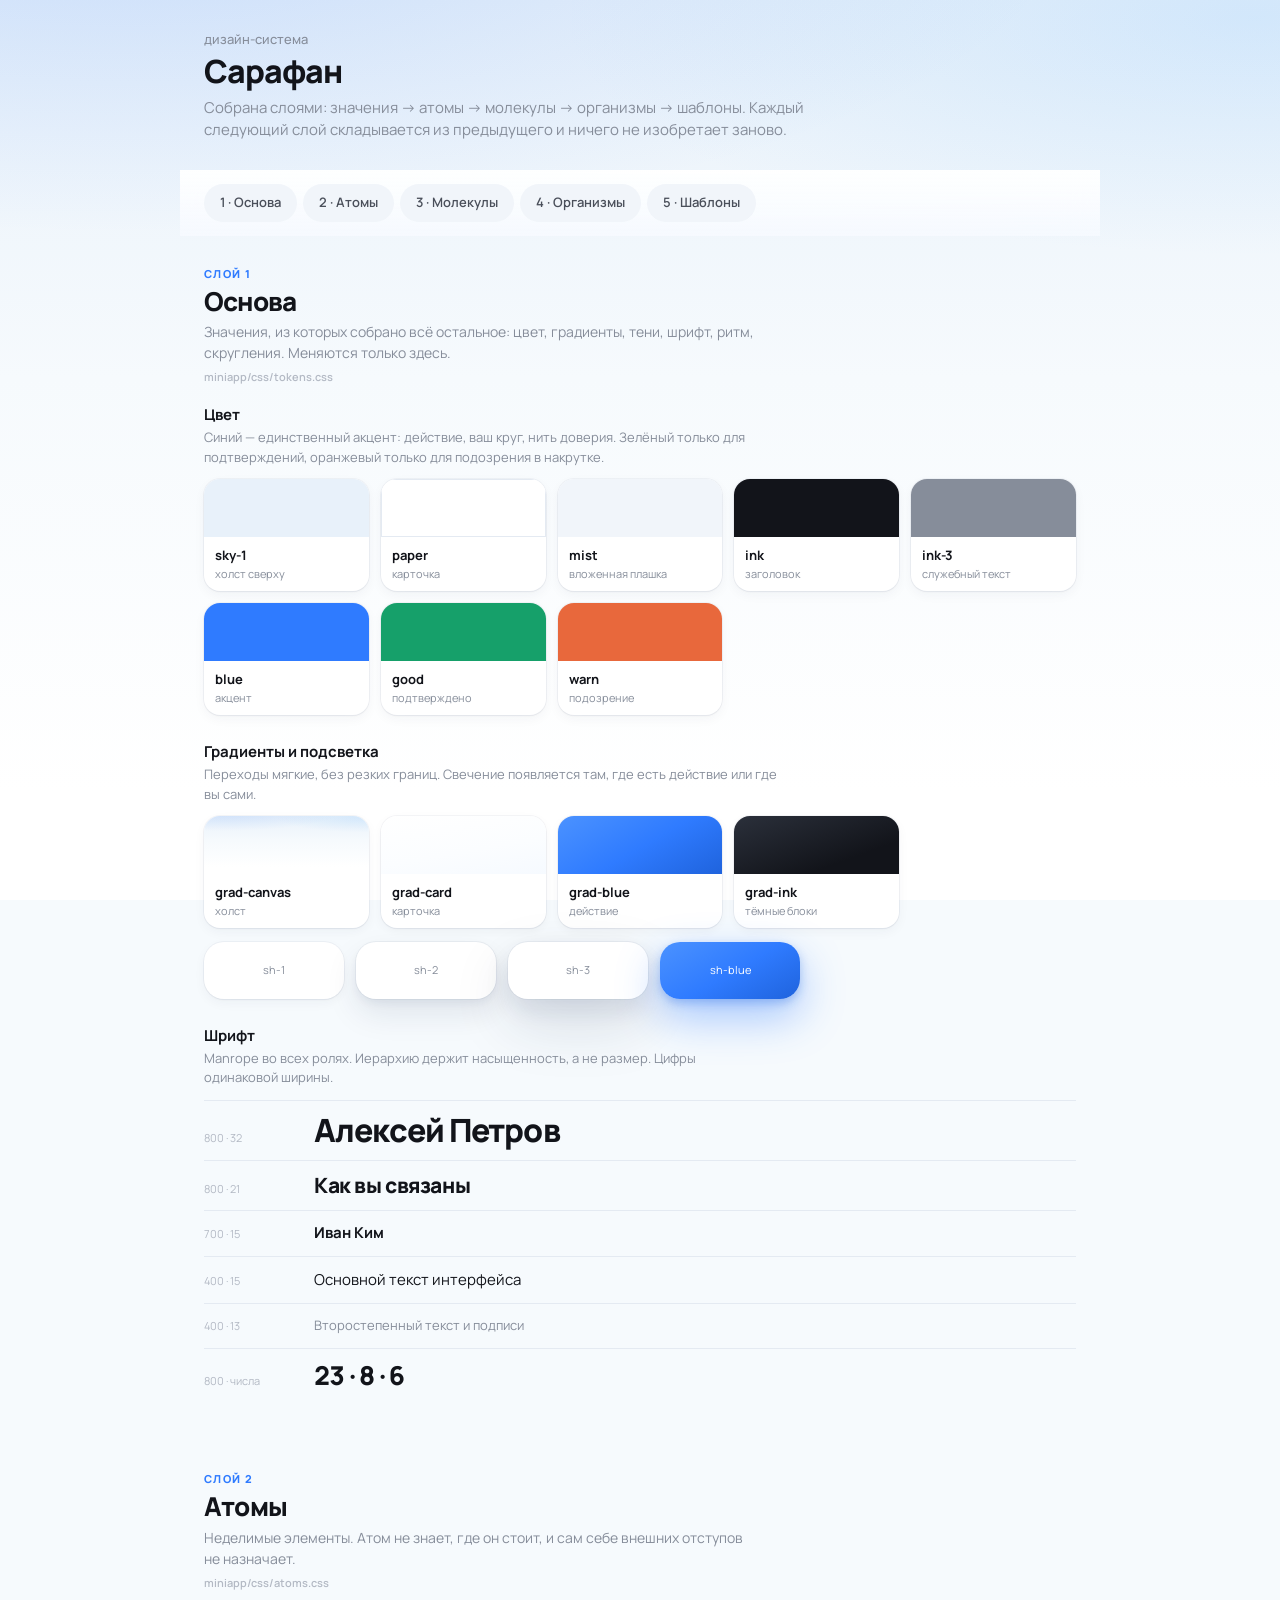
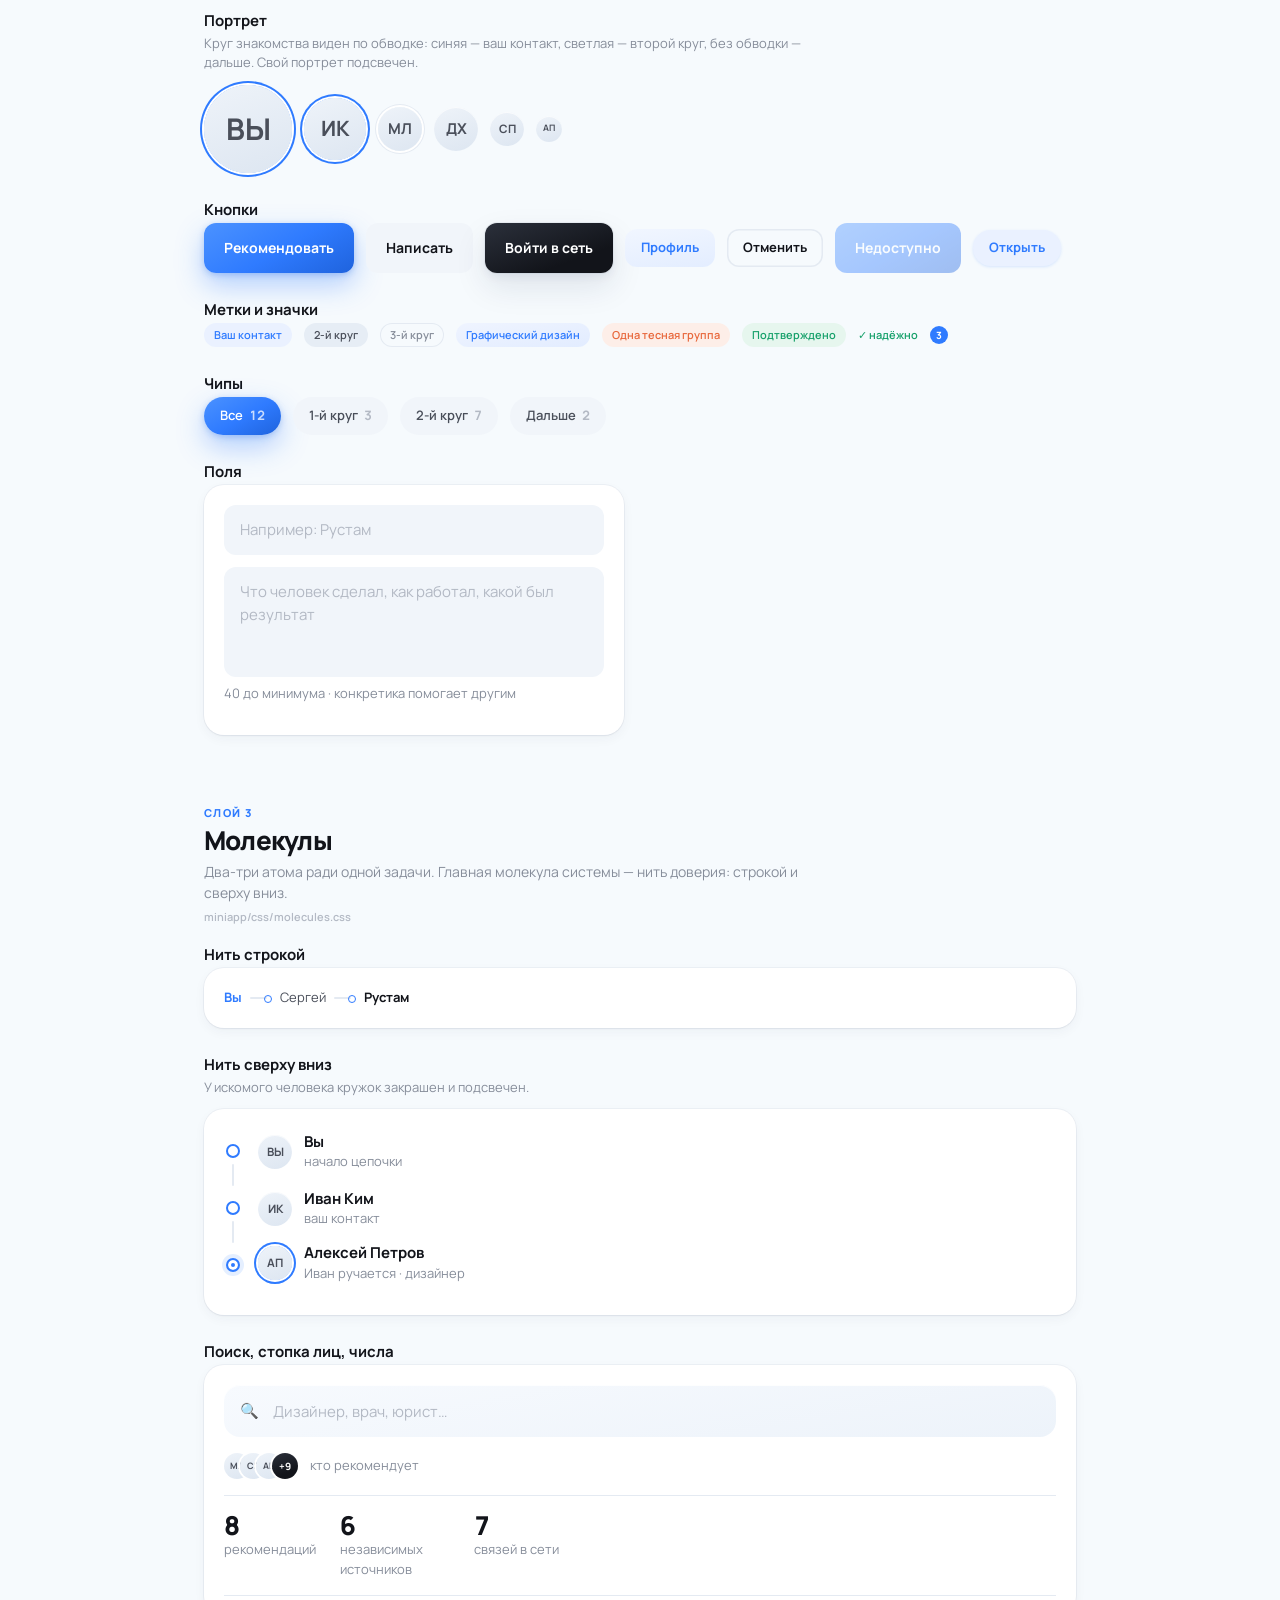
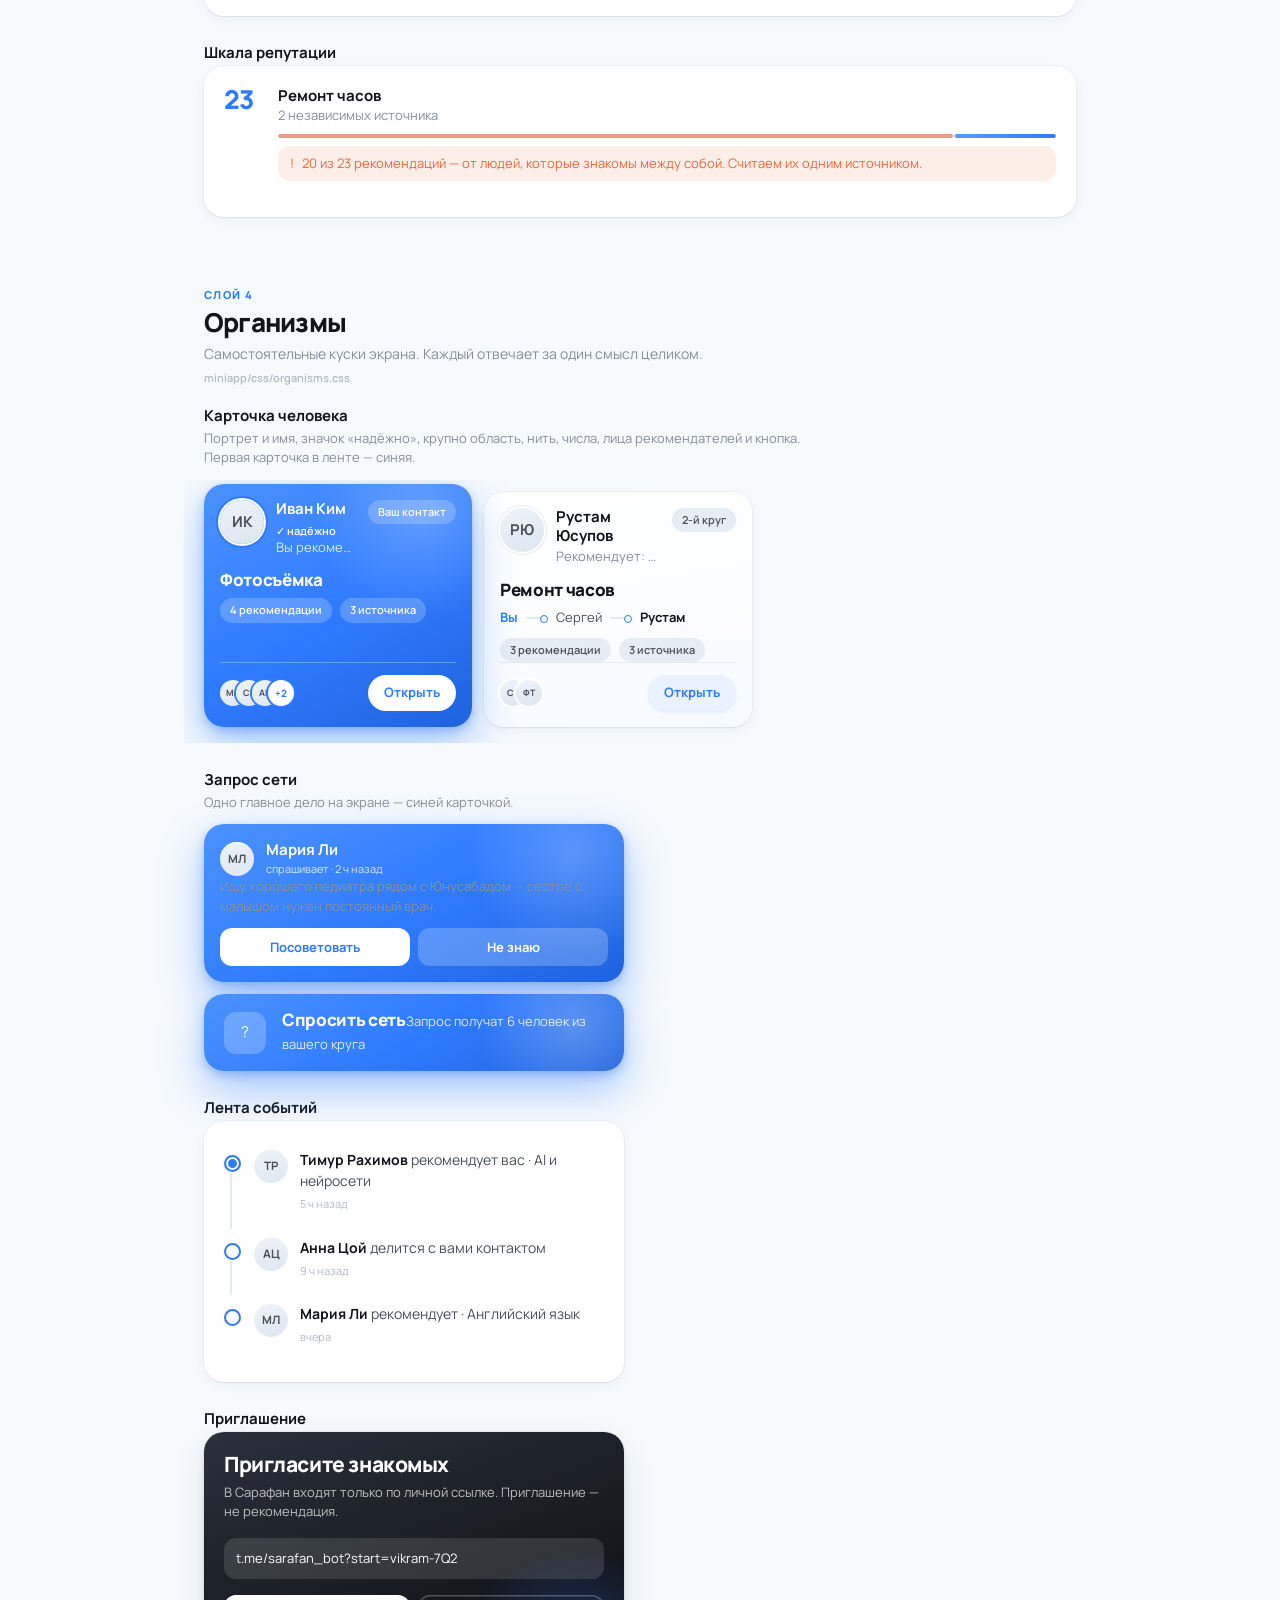
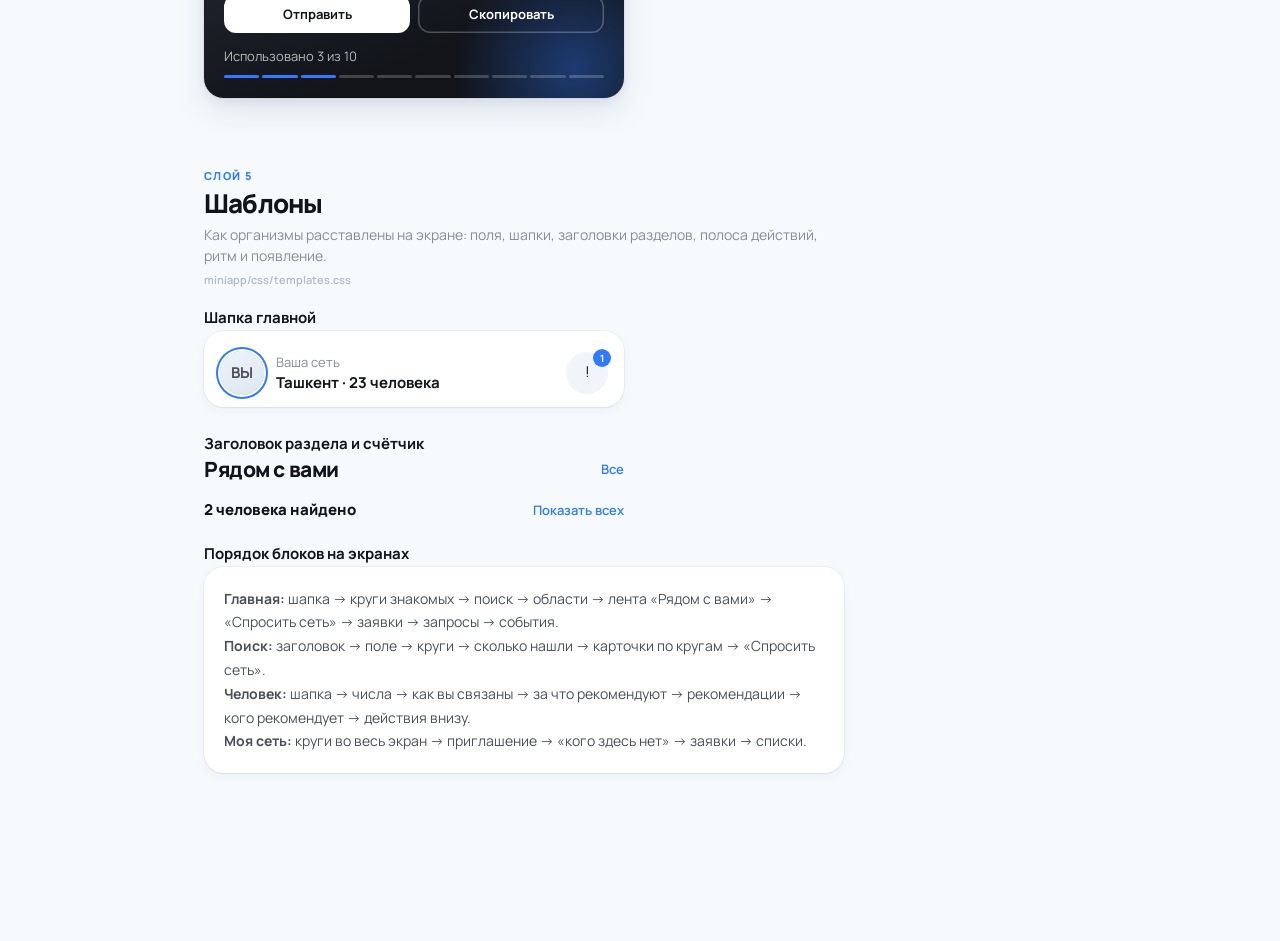
==== ds/index.html @ cacd762c "Сарафан — мини-приложение, прототип на демо-данных" ====
<!doctype html>
<html lang="ru">
<head>
<meta charset="utf-8">
<meta name="viewport" content="width=device-width, initial-scale=1">
<title>Сарафан · дизайн-система</title>
<link rel="preconnect" href="https://fonts.googleapis.com">
<link rel="preconnect" href="https://fonts.gstatic.com" crossorigin>
<link href="https://fonts.googleapis.com/css2?family=Manrope:wght@400;500;600;700;800&display=swap" rel="stylesheet">
<link rel="stylesheet" href="../css/app.css">
<style>
  .wrap { max-width: 920px; margin: 0 auto; padding: 32px 24px 96px; }
  .ds-nav {
    position: sticky; top: 0; z-index: 5; display: flex; gap: 6px; flex-wrap: wrap; margin: 0 -24px 32px; padding: 14px 24px;
    background: linear-gradient(180deg, rgba(255, 255, 255, .95), rgba(246, 250, 255, .88)); backdrop-filter: blur(16px);
  }
  .layer { margin-bottom: 72px; }
  .layer > header { margin-bottom: 24px; }
  .layer .no { font: 800 var(--fs-xxs)/1 var(--t); letter-spacing: .12em; color: var(--blue); text-transform: uppercase; }
  .layer > header h2 { font: 800 var(--fs-2xl)/1.1 var(--t); letter-spacing: -.03em; margin: 8px 0 6px; }
  .layer > header p { color: var(--ink-3); font-size: var(--fs-sm); margin: 0; max-width: 620px; }
  .layer .file { font: 600 var(--fs-xxs)/1 var(--t); color: var(--ink-4); margin-top: 8px; display: block; }
  .item { margin-bottom: 28px; }
  .item h3 { font: 700 var(--fs-md)/1.2 var(--t); margin: 0 0 4px; }
  .item p { color: var(--ink-3); font-size: var(--fs-xs); margin: 0 0 12px; max-width: 600px; }
  .demo { display: flex; flex-wrap: wrap; gap: 12px; align-items: center; }
  .grid { display: grid; gap: 12px; grid-template-columns: repeat(auto-fill, minmax(148px, 1fr)); }
  .sw { border-radius: var(--r-md); overflow: hidden; box-shadow: var(--sh-1); background: var(--paper); }
  .sw .fill { height: 58px; }
  .sw .meta { padding: 9px 11px; font-size: var(--fs-xxs); color: var(--ink-3); }
  .sw .meta b { display: block; color: var(--ink); font-size: var(--fs-xs); }
  .type-row { display: flex; align-items: baseline; gap: 20px; padding: 12px 0; border-top: 1px solid var(--line); }
  .type-row .lbl { font-size: var(--fs-xxs); color: var(--ink-4); width: 90px; flex: none; }
  .box { background: var(--paper); border-radius: var(--r-lg); padding: 20px; box-shadow: var(--sh-1); }
</style>
</head>
<body>
<div class="wrap">

  <div style="margin-bottom:28px">
    <div class="eyebrow">дизайн-система</div>
    <h1 class="h1" style="margin:6px 0 8px">Сарафан</h1>
    <p class="muted" style="max-width:640px;margin:0">Собрана слоями: значения → атомы → молекулы → организмы → шаблоны. Каждый следующий слой складывается из предыдущего и ничего не изобретает заново.</p>
  </div>

  <nav class="ds-nav">
    <a class="chip" href="#l1">1 · Основа</a>
    <a class="chip" href="#l2">2 · Атомы</a>
    <a class="chip" href="#l3">3 · Молекулы</a>
    <a class="chip" href="#l4">4 · Организмы</a>
    <a class="chip" href="#l5">5 · Шаблоны</a>
  </nav>

  <!-- ——— 1 ——— -->
  <section class="layer" id="l1">
    <header>
      <div class="no">слой 1</div><h2>Основа</h2>
      <p>Значения, из которых собрано всё остальное: цвет, градиенты, тени, шрифт, ритм, скругления. Меняются только здесь.</p>
      <span class="file">miniapp/css/tokens.css</span>
    </header>

    <div class="item">
      <h3>Цвет</h3>
      <p>Синий — единственный акцент: действие, ваш круг, нить доверия. Зелёный только для подтверждений, оранжевый только для подозрения в накрутке.</p>
      <div class="grid">
        <div class="sw"><div class="fill" style="background:var(--sky-1)"></div><div class="meta"><b>sky-1</b>холст сверху</div></div>
        <div class="sw"><div class="fill" style="background:var(--paper);box-shadow:inset 0 0 0 1px var(--line)"></div><div class="meta"><b>paper</b>карточка</div></div>
        <div class="sw"><div class="fill" style="background:var(--mist)"></div><div class="meta"><b>mist</b>вложенная плашка</div></div>
        <div class="sw"><div class="fill" style="background:var(--ink)"></div><div class="meta"><b>ink</b>заголовок</div></div>
        <div class="sw"><div class="fill" style="background:var(--ink-3)"></div><div class="meta"><b>ink-3</b>служебный текст</div></div>
        <div class="sw"><div class="fill" style="background:var(--blue)"></div><div class="meta"><b>blue</b>акцент</div></div>
        <div class="sw"><div class="fill" style="background:var(--good)"></div><div class="meta"><b>good</b>подтверждено</div></div>
        <div class="sw"><div class="fill" style="background:var(--warn)"></div><div class="meta"><b>warn</b>подозрение</div></div>
      </div>
    </div>

    <div class="item">
      <h3>Градиенты и подсветка</h3>
      <p>Переходы мягкие, без резких границ. Свечение появляется там, где есть действие или где вы сами.</p>
      <div class="grid">
        <div class="sw"><div class="fill" style="background:var(--grad-canvas)"></div><div class="meta"><b>grad-canvas</b>холст</div></div>
        <div class="sw"><div class="fill" style="background:var(--grad-card)"></div><div class="meta"><b>grad-card</b>карточка</div></div>
        <div class="sw"><div class="fill" style="background:var(--grad-blue)"></div><div class="meta"><b>grad-blue</b>действие</div></div>
        <div class="sw"><div class="fill" style="background:var(--grad-ink)"></div><div class="meta"><b>grad-ink</b>тёмные блоки</div></div>
      </div>
      <div class="demo" style="margin-top:14px">
        <div class="box" style="box-shadow:var(--sh-1);width:140px;text-align:center;font-size:var(--fs-xxs);color:var(--ink-3)">sh-1</div>
        <div class="box" style="box-shadow:var(--sh-2);width:140px;text-align:center;font-size:var(--fs-xxs);color:var(--ink-3)">sh-2</div>
        <div class="box" style="box-shadow:var(--sh-3);width:140px;text-align:center;font-size:var(--fs-xxs);color:var(--ink-3)">sh-3</div>
        <div class="box" style="background:var(--grad-blue);box-shadow:var(--sh-blue-lg);width:140px;text-align:center;font-size:var(--fs-xxs);color:#fff">sh-blue</div>
      </div>
    </div>

    <div class="item">
      <h3>Шрифт</h3>
      <p>Manrope во всех ролях. Иерархию держит насыщенность, а не размер. Цифры одинаковой ширины.</p>
      <div class="type-row"><span class="lbl">800 · 32</span><span class="h1">Алексей Петров</span></div>
      <div class="type-row"><span class="lbl">800 · 21</span><span class="h2">Как вы связаны</span></div>
      <div class="type-row"><span class="lbl">700 · 15</span><span class="h3">Иван Ким</span></div>
      <div class="type-row"><span class="lbl">400 · 15</span><span>Основной текст интерфейса</span></div>
      <div class="type-row"><span class="lbl">400 · 13</span><span class="small muted">Второстепенный текст и подписи</span></div>
      <div class="type-row"><span class="lbl">800 · числа</span><span class="h1 num" style="font-size:var(--fs-2xl)">23 · 8 · 6</span></div>
    </div>
  </section>

  <!-- ——— 2 ——— -->
  <section class="layer" id="l2">
    <header>
      <div class="no">слой 2</div><h2>Атомы</h2>
      <p>Неделимые элементы. Атом не знает, где он стоит, и сам себе внешних отступов не назначает.</p>
      <span class="file">miniapp/css/atoms.css</span>
    </header>

    <div class="item"><h3>Портрет</h3>
      <p>Круг знакомства виден по обводке: синяя — ваш контакт, светлая — второй круг, без обводки — дальше. Свой портрет подсвечен.</p>
      <div class="demo"><span class="av xl r1">ВЫ</span><span class="av l r1">ИК</span><span class="av r2">МЛ</span><span class="av">ДХ</span><span class="av s">СП</span><span class="av xs">АП</span></div>
    </div>

    <div class="item"><h3>Кнопки</h3>
      <div class="demo"><button class="btn primary">Рекомендовать</button><button class="btn">Написать</button><button class="btn white">Войти в сеть</button><button class="btn soft sm">Профиль</button><button class="btn ghost sm">Отменить</button><button class="btn primary" disabled>Недоступно</button><span class="go">Открыть</span></div>
    </div>

    <div class="item"><h3>Метки и значки</h3>
      <div class="demo"><span class="tag circle-1">Ваш контакт</span><span class="tag circle-2">2-й круг</span><span class="tag circle-3">3-й круг</span><span class="tag brand">Графический дизайн</span><span class="tag warm">Одна тесная группа</span><span class="tag done">Подтверждено</span><span class="trust">✓ надёжно</span><span class="badge">3</span></div>
    </div>

    <div class="item"><h3>Чипы</h3>
      <div class="demo"><button class="chip on">Все <span class="n">12</span></button><button class="chip">1-й круг <span class="n">3</span></button><button class="chip">2-й круг <span class="n">7</span></button><button class="chip">Дальше <span class="n">2</span></button></div>
    </div>

    <div class="item"><h3>Поля</h3>
      <div class="box" style="max-width:420px">
        <input class="input" placeholder="Например: Рустам">
        <textarea class="textarea" style="margin-top:12px" placeholder="Что человек сделал, как работал, какой был результат"></textarea>
        <p class="hint">40 до минимума · конкретика помогает другим</p>
      </div>
    </div>
  </section>

  <!-- ——— 3 ——— -->
  <section class="layer" id="l3">
    <header>
      <div class="no">слой 3</div><h2>Молекулы</h2>
      <p>Два-три атома ради одной задачи. Главная молекула системы — нить доверия: строкой и сверху вниз.</p>
      <span class="file">miniapp/css/molecules.css</span>
    </header>

    <div class="item"><h3>Нить строкой</h3>
      <div class="box"><div class="stitch"><span class="you">Вы</span><span class="thr"></span>Сергей<span class="thr"></span><b>Рустам</b></div></div>
    </div>

    <div class="item"><h3>Нить сверху вниз</h3>
      <p>У искомого человека кружок закрашен и подсвечен.</p>
      <div class="box">
        <div class="rail">
          <a class="step"><span class="mark"><span class="dot"></span><span class="line"></span></span><span class="body"><span class="av s">ВЫ</span><span class="grow"><span class="who">Вы</span><span class="role">начало цепочки</span></span></span></a>
          <a class="step"><span class="mark"><span class="dot"></span><span class="line"></span></span><span class="body"><span class="av s">ИК</span><span class="grow"><span class="who">Иван Ким</span><span class="role">ваш контакт</span></span></span></a>
          <a class="step now"><span class="mark"><span class="dot"></span><span class="line"></span></span><span class="body"><span class="av s r1">АП</span><span class="grow"><span class="who">Алексей Петров</span><span class="role">Иван ручается · дизайнер</span></span></span></a>
        </div>
      </div>
    </div>

    <div class="item"><h3>Поиск, стопка лиц, числа</h3>
      <div class="box">
        <label class="search"><span style="color:var(--ink-4)">🔍</span><input placeholder="Дизайнер, врач, юрист…"></label>
        <div class="demo" style="margin-top:16px">
          <span class="av-stack"><span class="av xs">МЛ</span><span class="av xs">СП</span><span class="av xs">АЦ</span><span class="more-n">+9</span></span>
          <span class="muted small">кто рекомендует</span>
        </div>
        <div class="stat-grid" style="margin-top:16px">
          <div class="stat"><b>8</b><span>рекомендаций</span></div>
          <div class="stat"><b>6</b><span>независимых источников</span></div>
          <div class="stat"><b>7</b><span>связей в сети</span></div>
        </div>
      </div>
    </div>

    <div class="item"><h3>Шкала репутации</h3>
      <div class="box">
        <div class="rep-row on"><div class="num">23</div><div style="flex:1">
          <div class="h3">Ремонт часов</div><div class="small muted">2 независимых источника</div>
          <div class="bar-meter"><i class="grp" style="flex:20"></i><i style="flex:3"></i></div>
          <div class="warn"><span>!</span><div>20 из 23 рекомендаций — от людей, которые знакомы между собой. Считаем их одним источником.</div></div>
        </div></div>
      </div>
    </div>
  </section>

  <!-- ——— 4 ——— -->
  <section class="layer" id="l4">
    <header>
      <div class="no">слой 4</div><h2>Организмы</h2>
      <p>Самостоятельные куски экрана. Каждый отвечает за один смысл целиком.</p>
      <span class="file">miniapp/css/organisms.css</span>
    </header>

    <div class="item"><h3>Карточка человека</h3>
      <p>Портрет и имя, значок «надёжно», крупно область, нить, числа, лица рекомендателей и кнопка. Первая карточка в ленте — синяя.</p>
      <div class="rail-x">
        <a class="card tap pcard accent">
          <div class="head"><span class="av r1">ИК</span><div class="grow"><div class="name">Иван Ким <span class="trust">✓ надёжно</span></div><div class="sub ellip">Вы рекомендуете, и ещё Сергей</div></div><span class="tag circle-1">Ваш контакт</span></div>
          <div class="role">Фотосъёмка</div>
          <div class="meta"><span class="tag">4 рекомендации</span><span class="tag">3 источника</span></div>
          <div class="foot"><span class="av-stack"><span class="av xs">МЛ</span><span class="av xs">СП</span><span class="av xs">АЦ</span><span class="more-n">+2</span></span><span class="grow"></span><span class="go">Открыть</span></div>
        </a>
        <a class="card tap pcard">
          <div class="head"><span class="av r2">РЮ</span><div class="grow"><div class="name">Рустам Юсупов</div><div class="sub ellip">Рекомендует: Сергей</div></div><span class="tag circle-2">2-й круг</span></div>
          <div class="role">Ремонт часов</div>
          <div class="stitch" style="margin-bottom:10px"><span class="you">Вы</span><span class="thr"></span>Сергей<span class="thr"></span><b>Рустам</b></div>
          <div class="meta"><span class="tag">3 рекомендации</span><span class="tag">3 источника</span></div>
          <div class="foot"><span class="av-stack"><span class="av xs">СП</span><span class="av xs">ФТ</span></span><span class="grow"></span><span class="go">Открыть</span></div>
        </a>
      </div>
    </div>

    <div class="item"><h3>Запрос сети</h3>
      <p>Одно главное дело на экране — синей карточкой.</p>
      <div class="card accent" style="max-width:420px">
        <div class="row"><span class="av s">МЛ</span><div class="grow"><div class="h3">Мария Ли</div><div class="tiny muted">спрашивает · 2 ч назад</div></div></div>
        <p class="q">Ищу хорошего педиатра рядом с Юнусабадом — сестре с малышом нужен постоянный врач.</p>
        <div class="btn-row"><button class="btn primary sm">Посоветовать</button><button class="btn sm">Не знаю</button></div>
      </div>
      <button class="ask-hero" style="max-width:420px;margin-top:12px"><span class="ic">?</span><span class="grow"><span class="t1">Спросить сеть</span><span class="t2">Запрос получат 6 человек из вашего круга</span></span></button>
    </div>

    <div class="item"><h3>Лента событий</h3>
      <div class="box" style="max-width:420px">
        <div class="feed-item"><span class="av s">ТР</span><div class="grow"><div class="txt"><b>Тимур Рахимов</b> рекомендует вас · AI и нейросети</div><div class="when">5 ч назад</div></div></div>
        <div class="feed-item"><span class="av s">АЦ</span><div class="grow"><div class="txt"><b>Анна Цой</b> делится с вами контактом</div><div class="when">9 ч назад</div></div></div>
        <div class="feed-item"><span class="av s">МЛ</span><div class="grow"><div class="txt"><b>Мария Ли</b> рекомендует · Английский язык</div><div class="when">вчера</div></div></div>
      </div>
    </div>

    <div class="item"><h3>Приглашение</h3>
      <div class="invite-card" style="max-width:420px">
        <div class="h2">Пригласите знакомых</div>
        <div class="small" style="margin-top:6px">В Сарафан входят только по личной ссылке. Приглашение — не рекомендация.</div>
        <div class="link-box"><span>t.me/sarafan_bot?start=vikram-7Q2</span></div>
        <div class="btn-row"><button class="btn sm">Отправить</button><button class="btn ghost sm">Скопировать</button></div>
        <div class="small" style="margin-top:14px">Использовано 3 из 10</div>
        <div class="dots"><i class="on"></i><i class="on"></i><i class="on"></i><i></i><i></i><i></i><i></i><i></i><i></i><i></i></div>
      </div>
    </div>
  </section>

  <!-- ——— 5 ——— -->
  <section class="layer" id="l5">
    <header>
      <div class="no">слой 5</div><h2>Шаблоны</h2>
      <p>Как организмы расставлены на экране: поля, шапки, заголовки разделов, полоса действий, ритм и появление.</p>
      <span class="file">miniapp/css/templates.css</span>
    </header>

    <div class="item"><h3>Шапка главной</h3>
      <div class="box" style="max-width:420px;padding:0 16px">
        <div class="place"><span class="av r1">ВЫ</span><div class="grow"><div class="lbl">Ваша сеть</div><div class="val">Ташкент · 23 человека</div></div><span class="icon-btn bell">!<i class="badge">1</i></span></div>
      </div>
    </div>

    <div class="item"><h3>Заголовок раздела и счётчик</h3>
      <div style="max-width:420px">
        <div class="sec-title" style="margin-top:0"><h2 class="h2">Рядом с вами</h2><a class="link">Все</a></div>
        <div class="count-line"><b>2 человека найдено</b><span class="link">Показать всех</span></div>
      </div>
    </div>

    <div class="item"><h3>Порядок блоков на экранах</h3>
      <div class="box" style="max-width:640px;font-size:var(--fs-sm);color:var(--ink-2);line-height:1.7">
        <b>Главная:</b> шапка → круги знакомых → поиск → области → лента «Рядом с вами» → «Спросить сеть» → заявки → запросы → события.<br>
        <b>Поиск:</b> заголовок → поле → круги → сколько нашли → карточки по кругам → «Спросить сеть».<br>
        <b>Человек:</b> шапка → числа → как вы связаны → за что рекомендуют → рекомендации → кого рекомендует → действия внизу.<br>
        <b>Моя сеть:</b> круги во весь экран → приглашение → «кого здесь нет» → заявки → списки.
      </div>
    </div>
  </section>

</div>
</body>
</html>
---- css/app.css ----
/* Сарафан — дизайн-система по слоям.
   Порядок важен: каждый следующий слой опирается на предыдущий.
   1 Основа (значения + сброс) → 2 Атомы → 3 Молекулы → 4 Организмы → 5 Шаблоны */
@import url('tokens.css');
@import url('atoms.css');
@import url('molecules.css');
@import url('organisms.css');
@import url('templates.css');

/* ——— СЛОЙ 1. ОСНОВА: сброс и холст ——— */
* { box-sizing: border-box; -webkit-tap-highlight-color: transparent; }
html, body { margin: 0; }
body {
  background: var(--sky-2);
  color: var(--ink);
  font: 400 var(--fs-md)/1.5 var(--t);
  -webkit-font-smoothing: antialiased;
  min-height: 100vh;
  overflow-x: hidden;
}
body::before {
  content: ''; position: fixed; inset: 0; z-index: -1; pointer-events: none;
  background: var(--grad-canvas);
}
button, input, textarea { font: inherit; color: inherit; }
button { cursor: pointer; border: 0; background: none; padding: 0; }
a { color: inherit; text-decoration: none; }
[hidden] { display: none !important; }
::selection { background: var(--blue-soft); }
:focus-visible { outline: 2px solid var(--blue); outline-offset: 2px; border-radius: var(--r-xs); }
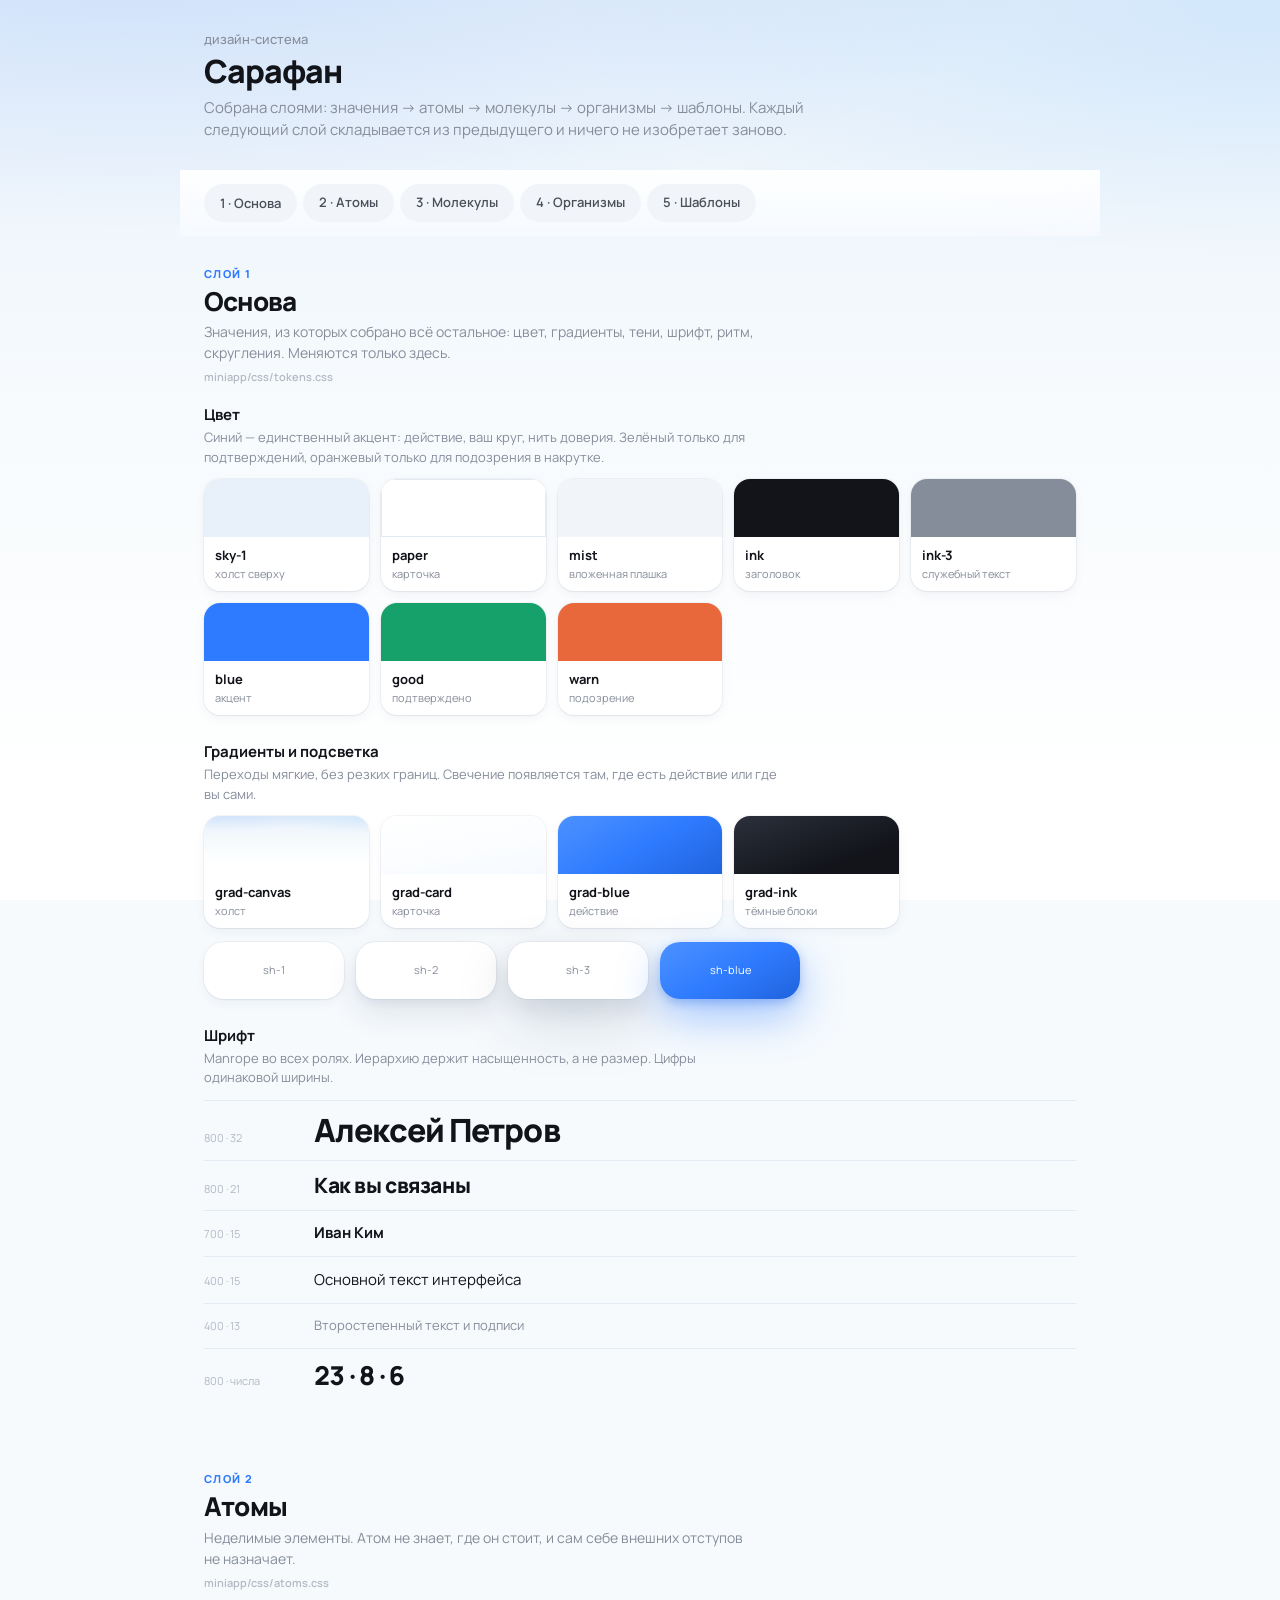
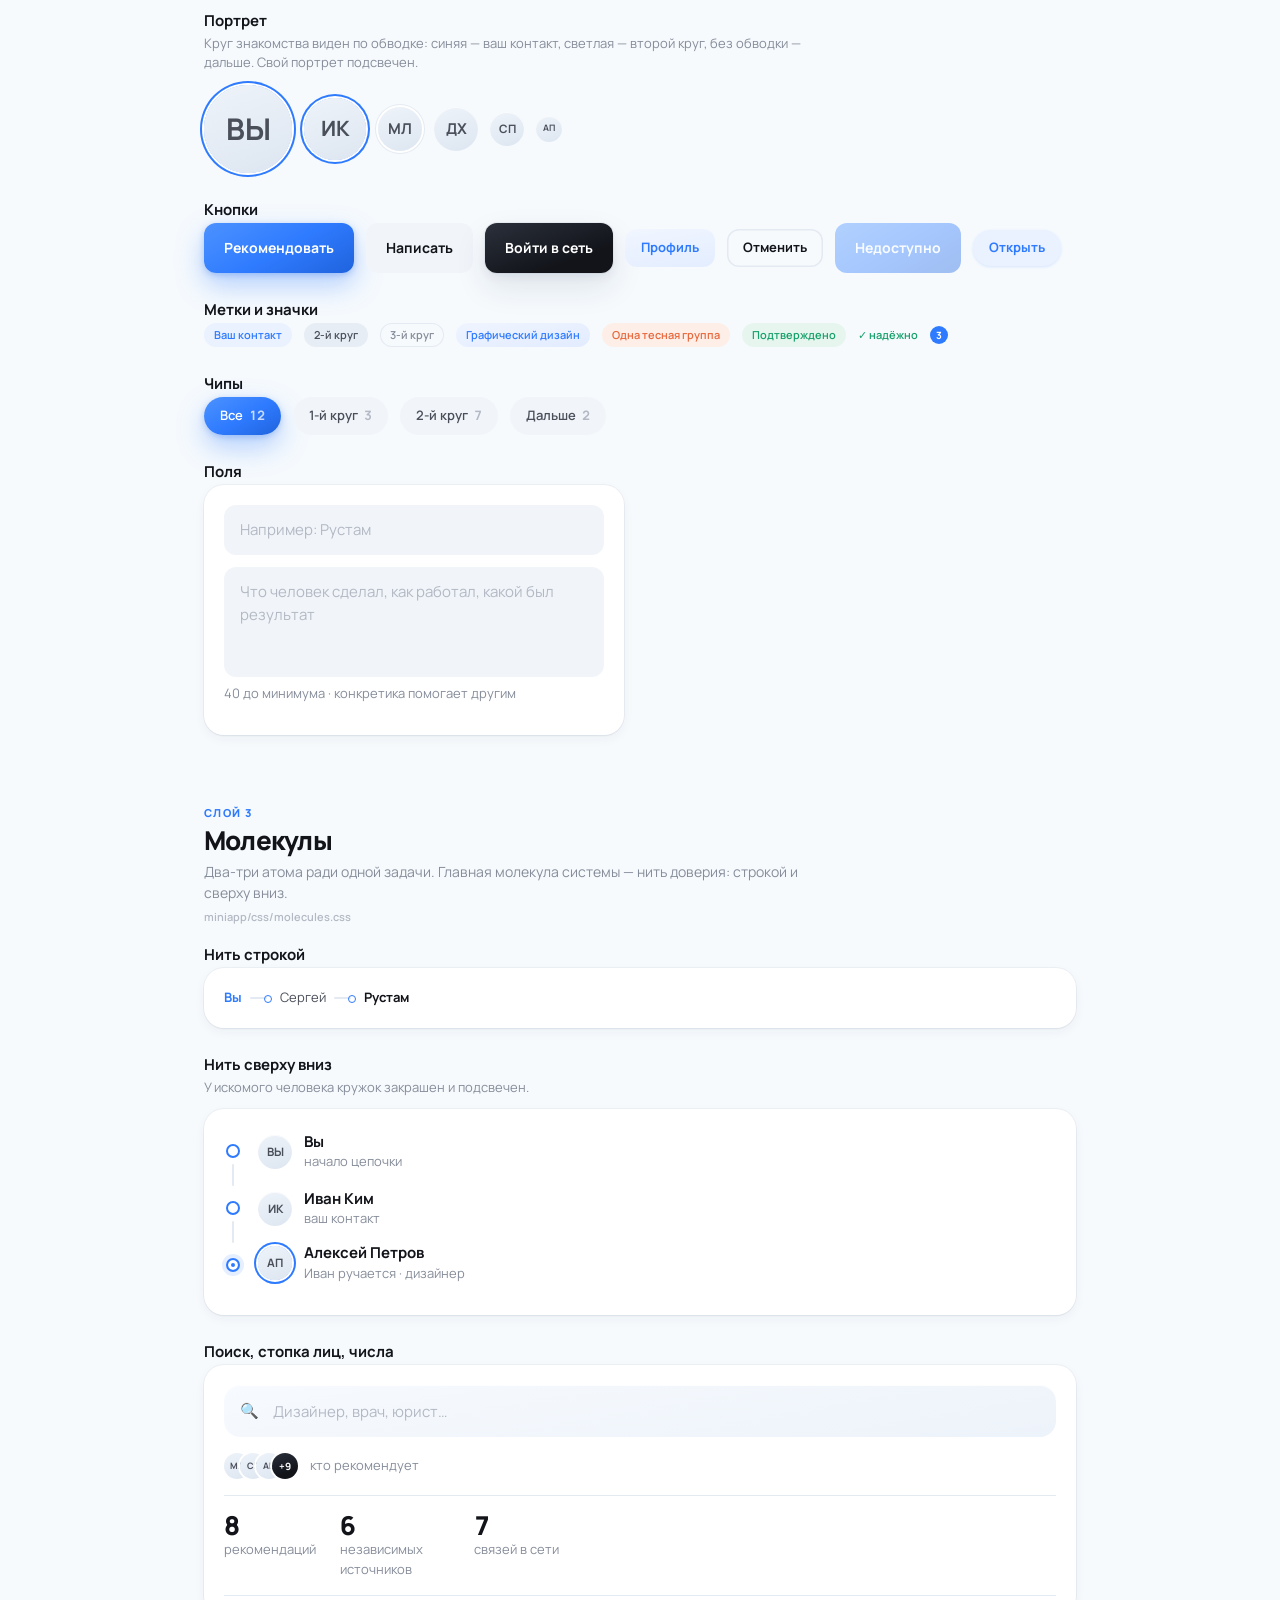
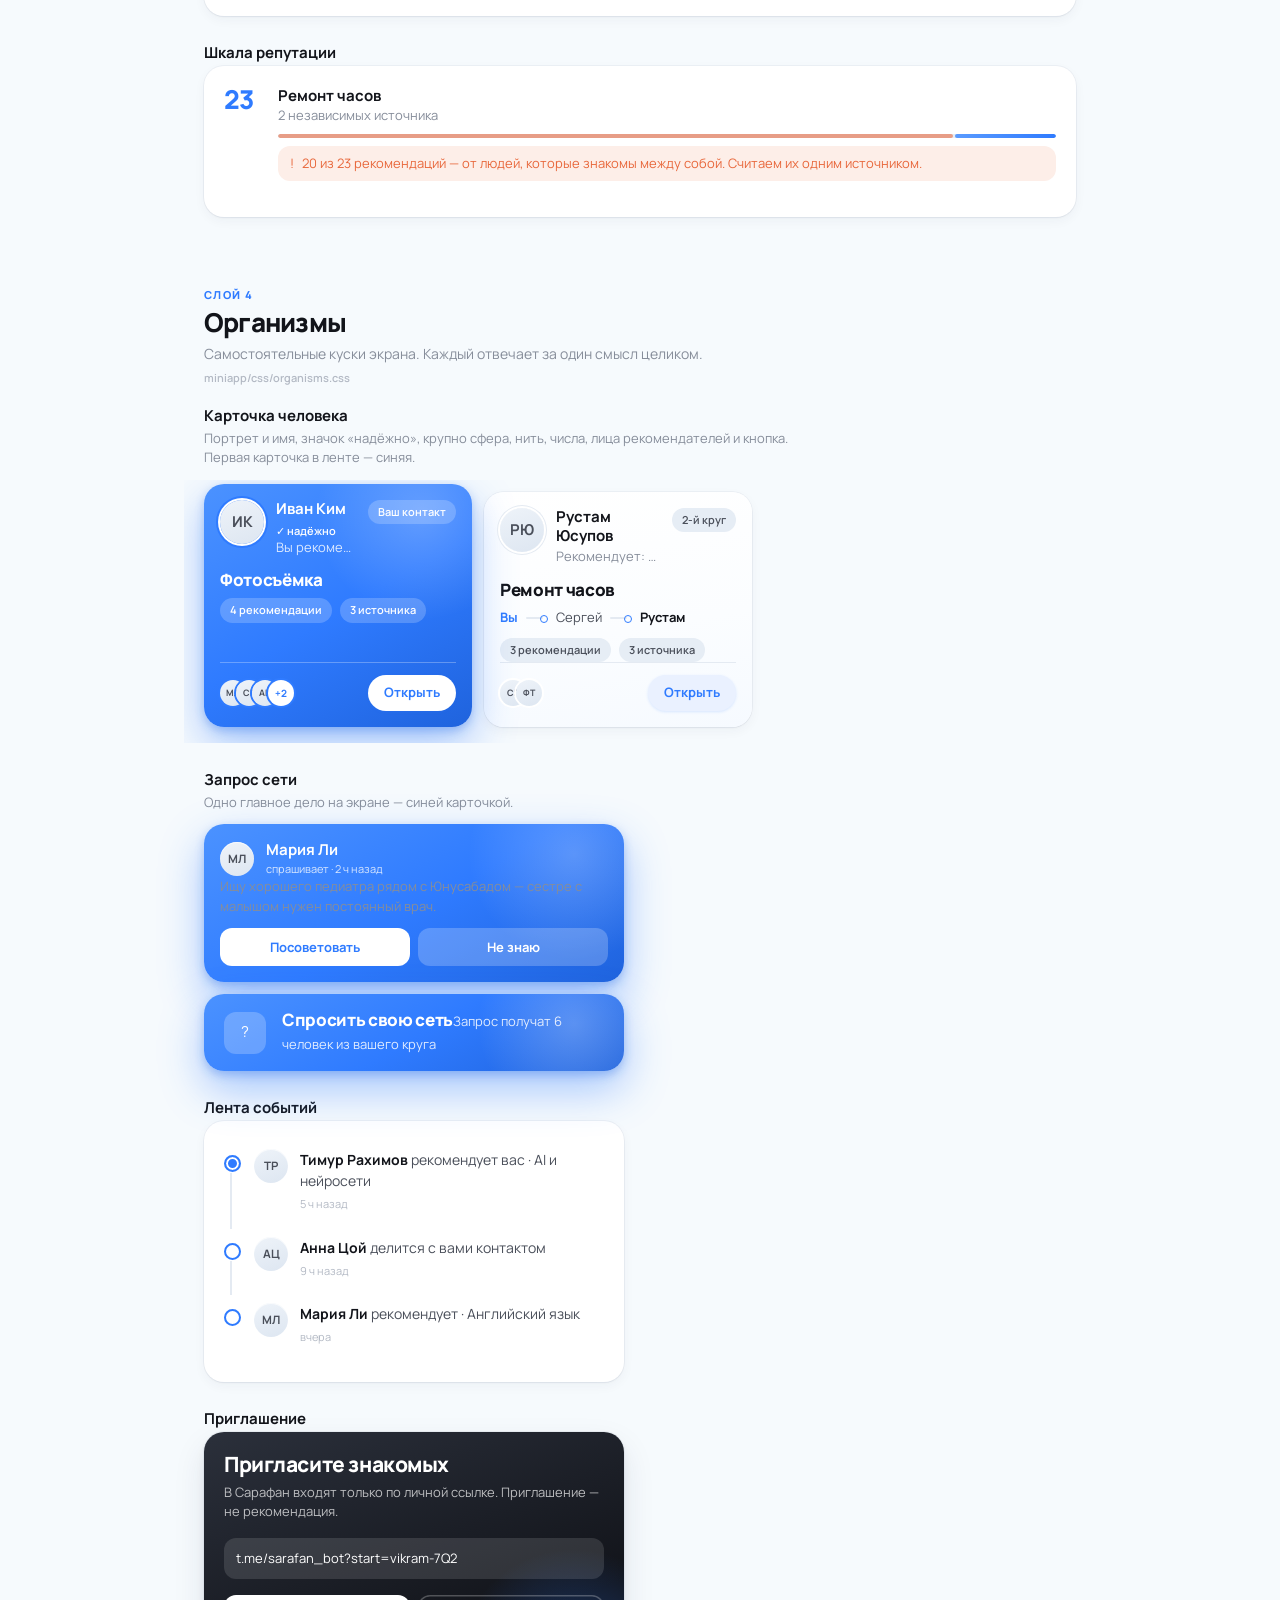
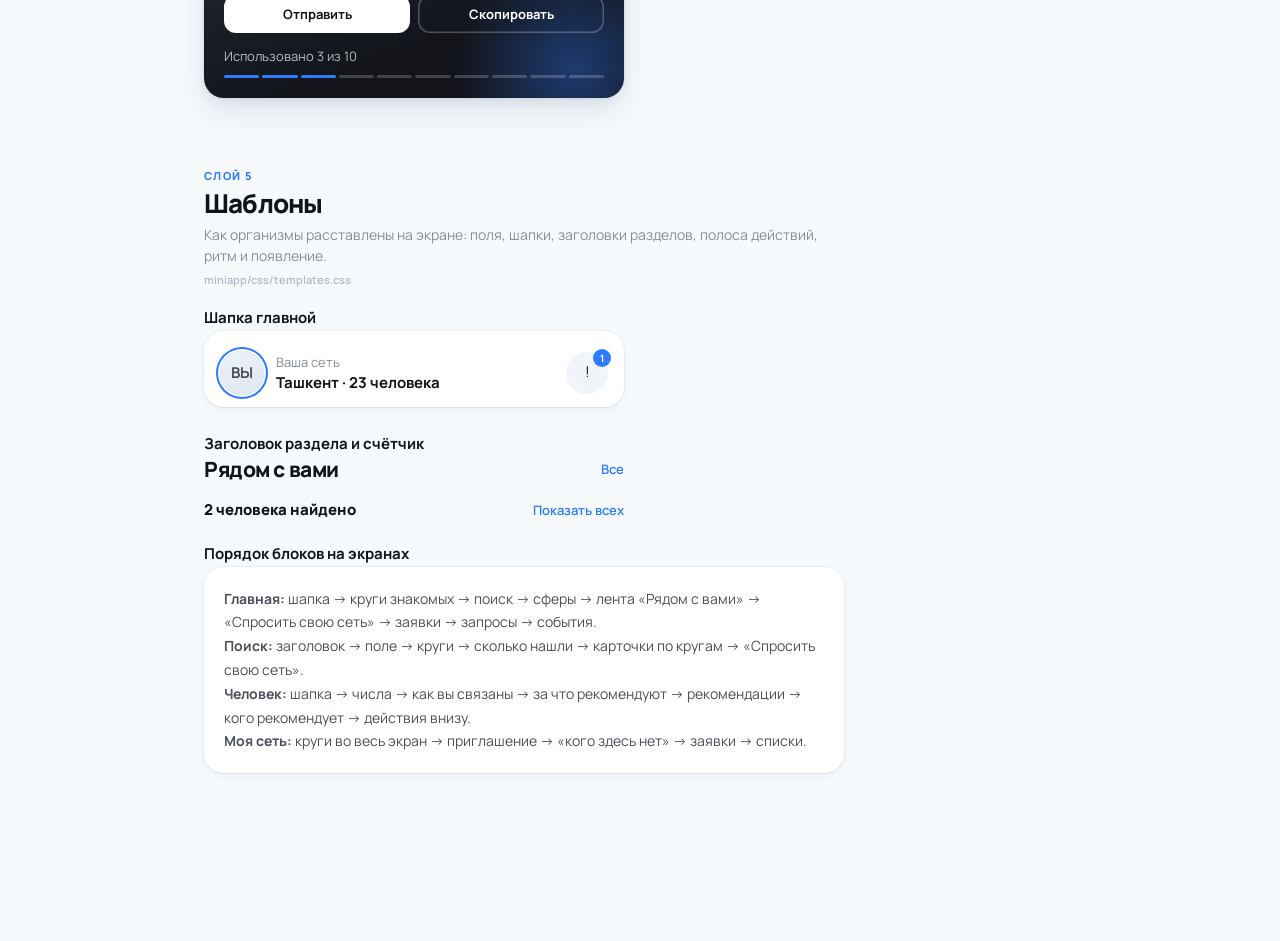
==== commit 8cf28918: "Версия 202609200723" ====
--- a/ds/index.html
+++ b/ds/index.html
@@ -195,7 +195,7 @@
     </header>
 
     <div class="item"><h3>Карточка человека</h3>
-      <p>Портрет и имя, значок «надёжно», крупно область, нить, числа, лица рекомендателей и кнопка. Первая карточка в ленте — синяя.</p>
+      <p>Портрет и имя, значок «надёжно», крупно сфера, нить, числа, лица рекомендателей и кнопка. Первая карточка в ленте — синяя.</p>
       <div class="rail-x">
         <a class="card tap pcard accent">
           <div class="head"><span class="av r1">ИК</span><div class="grow"><div class="name">Иван Ким <span class="trust">✓ надёжно</span></div><div class="sub ellip">Вы рекомендуете, и ещё Сергей</div></div><span class="tag circle-1">Ваш контакт</span></div>
@@ -220,7 +220,7 @@
         <p class="q">Ищу хорошего педиатра рядом с Юнусабадом — сестре с малышом нужен постоянный врач.</p>
         <div class="btn-row"><button class="btn primary sm">Посоветовать</button><button class="btn sm">Не знаю</button></div>
       </div>
-      <button class="ask-hero" style="max-width:420px;margin-top:12px"><span class="ic">?</span><span class="grow"><span class="t1">Спросить сеть</span><span class="t2">Запрос получат 6 человек из вашего круга</span></span></button>
+      <button class="ask-hero" style="max-width:420px;margin-top:12px"><span class="ic">?</span><span class="grow"><span class="t1">Спросить свою сеть</span><span class="t2">Запрос получат 6 человек из вашего круга</span></span></button>
     </div>
 
     <div class="item"><h3>Лента событий</h3>
@@ -266,8 +266,8 @@
 
     <div class="item"><h3>Порядок блоков на экранах</h3>
       <div class="box" style="max-width:640px;font-size:var(--fs-sm);color:var(--ink-2);line-height:1.7">
-        <b>Главная:</b> шапка → круги знакомых → поиск → области → лента «Рядом с вами» → «Спросить сеть» → заявки → запросы → события.<br>
-        <b>Поиск:</b> заголовок → поле → круги → сколько нашли → карточки по кругам → «Спросить сеть».<br>
+        <b>Главная:</b> шапка → круги знакомых → поиск → сферы → лента «Рядом с вами» → «Спросить свою сеть» → заявки → запросы → события.<br>
+        <b>Поиск:</b> заголовок → поле → круги → сколько нашли → карточки по кругам → «Спросить свою сеть».<br>
         <b>Человек:</b> шапка → числа → как вы связаны → за что рекомендуют → рекомендации → кого рекомендует → действия внизу.<br>
         <b>Моя сеть:</b> круги во весь экран → приглашение → «кого здесь нет» → заявки → списки.
       </div>
--- a/css/app.css
+++ b/css/app.css
@@ -1,11 +1,11 @@
-/* Сарафан — дизайн-система по слоям.
+﻿/* Сарафан — дизайн-система по слоям.
    Порядок важен: каждый следующий слой опирается на предыдущий.
    1 Основа (значения + сброс) → 2 Атомы → 3 Молекулы → 4 Организмы → 5 Шаблоны */
-@import url('tokens.css');
-@import url('atoms.css');
-@import url('molecules.css');
-@import url('organisms.css');
-@import url('templates.css');
+@import url('tokens.css?v=202609200723');
+@import url('atoms.css?v=202609200723');
+@import url('molecules.css?v=202609200723');
+@import url('organisms.css?v=202609200723');
+@import url('templates.css?v=202609200723');
 
 /* ——— СЛОЙ 1. ОСНОВА: сброс и холст ——— */
 * { box-sizing: border-box; -webkit-tap-highlight-color: transparent; }
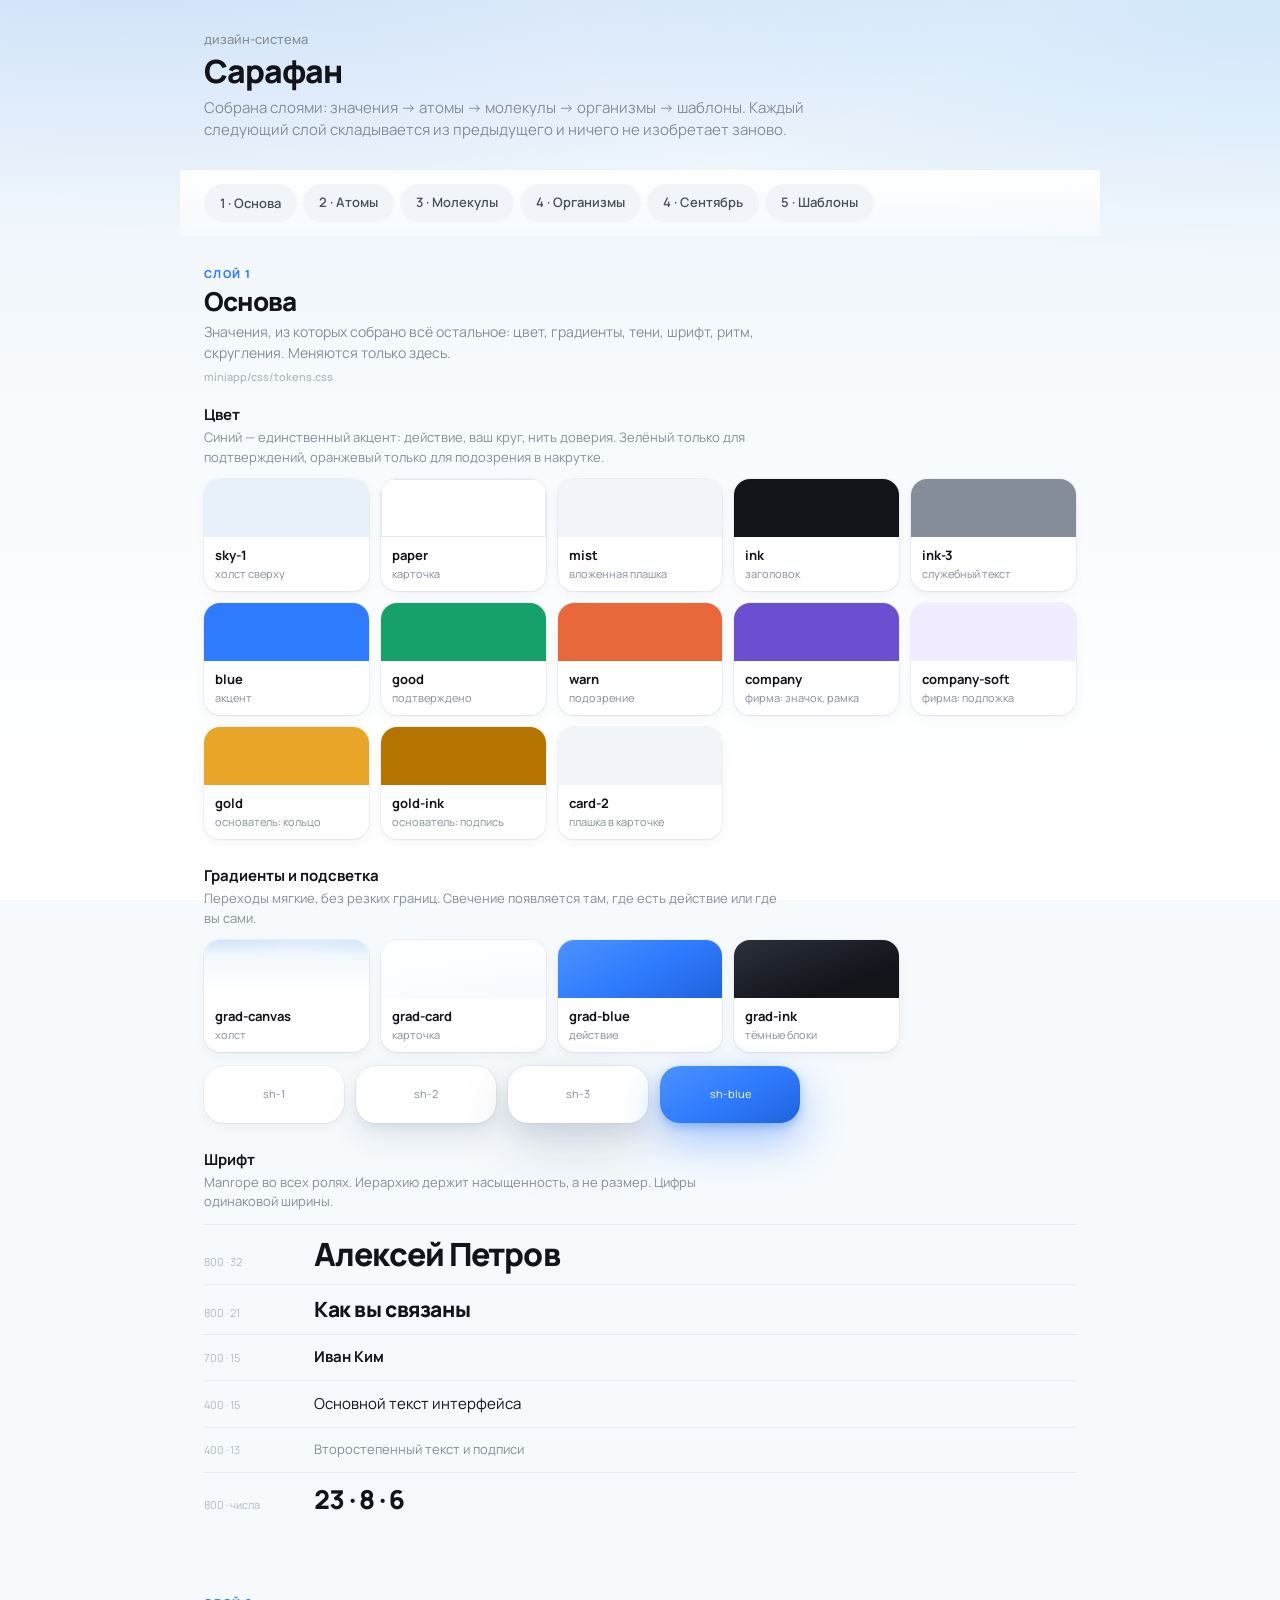
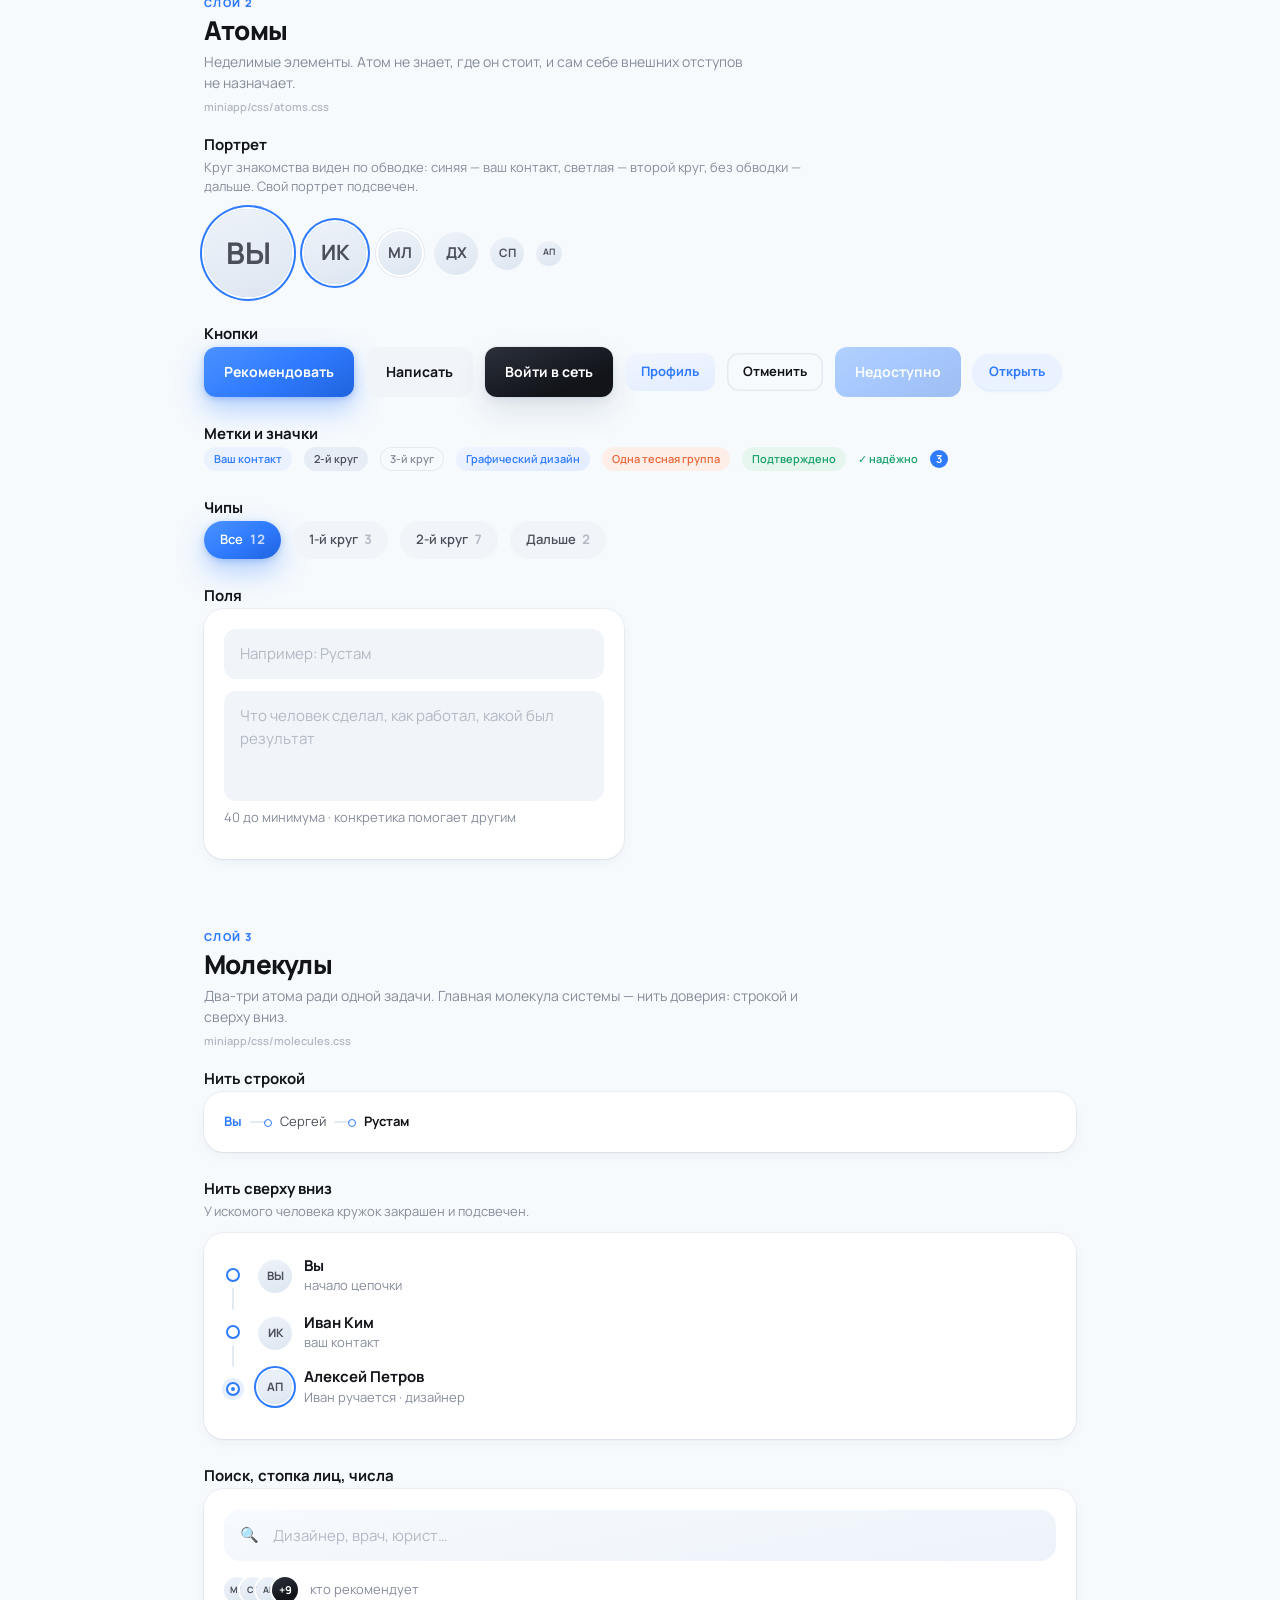
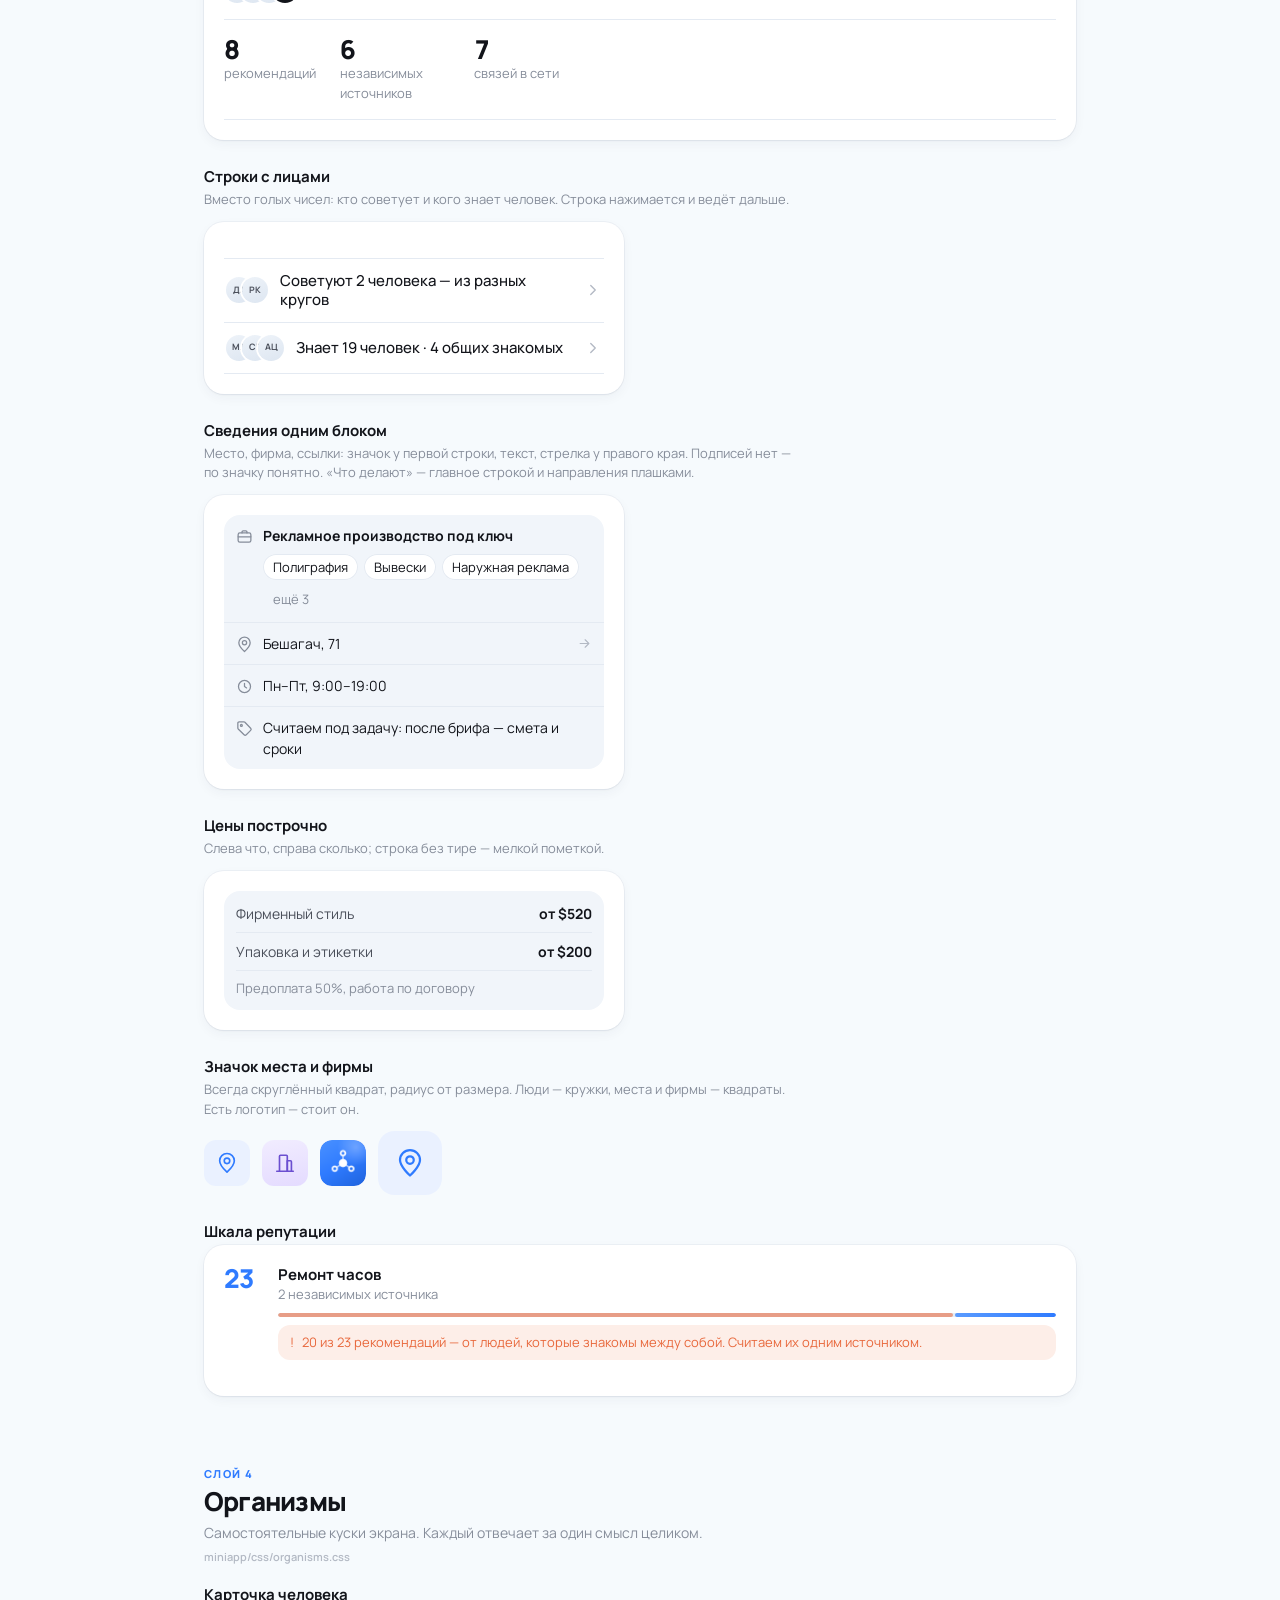
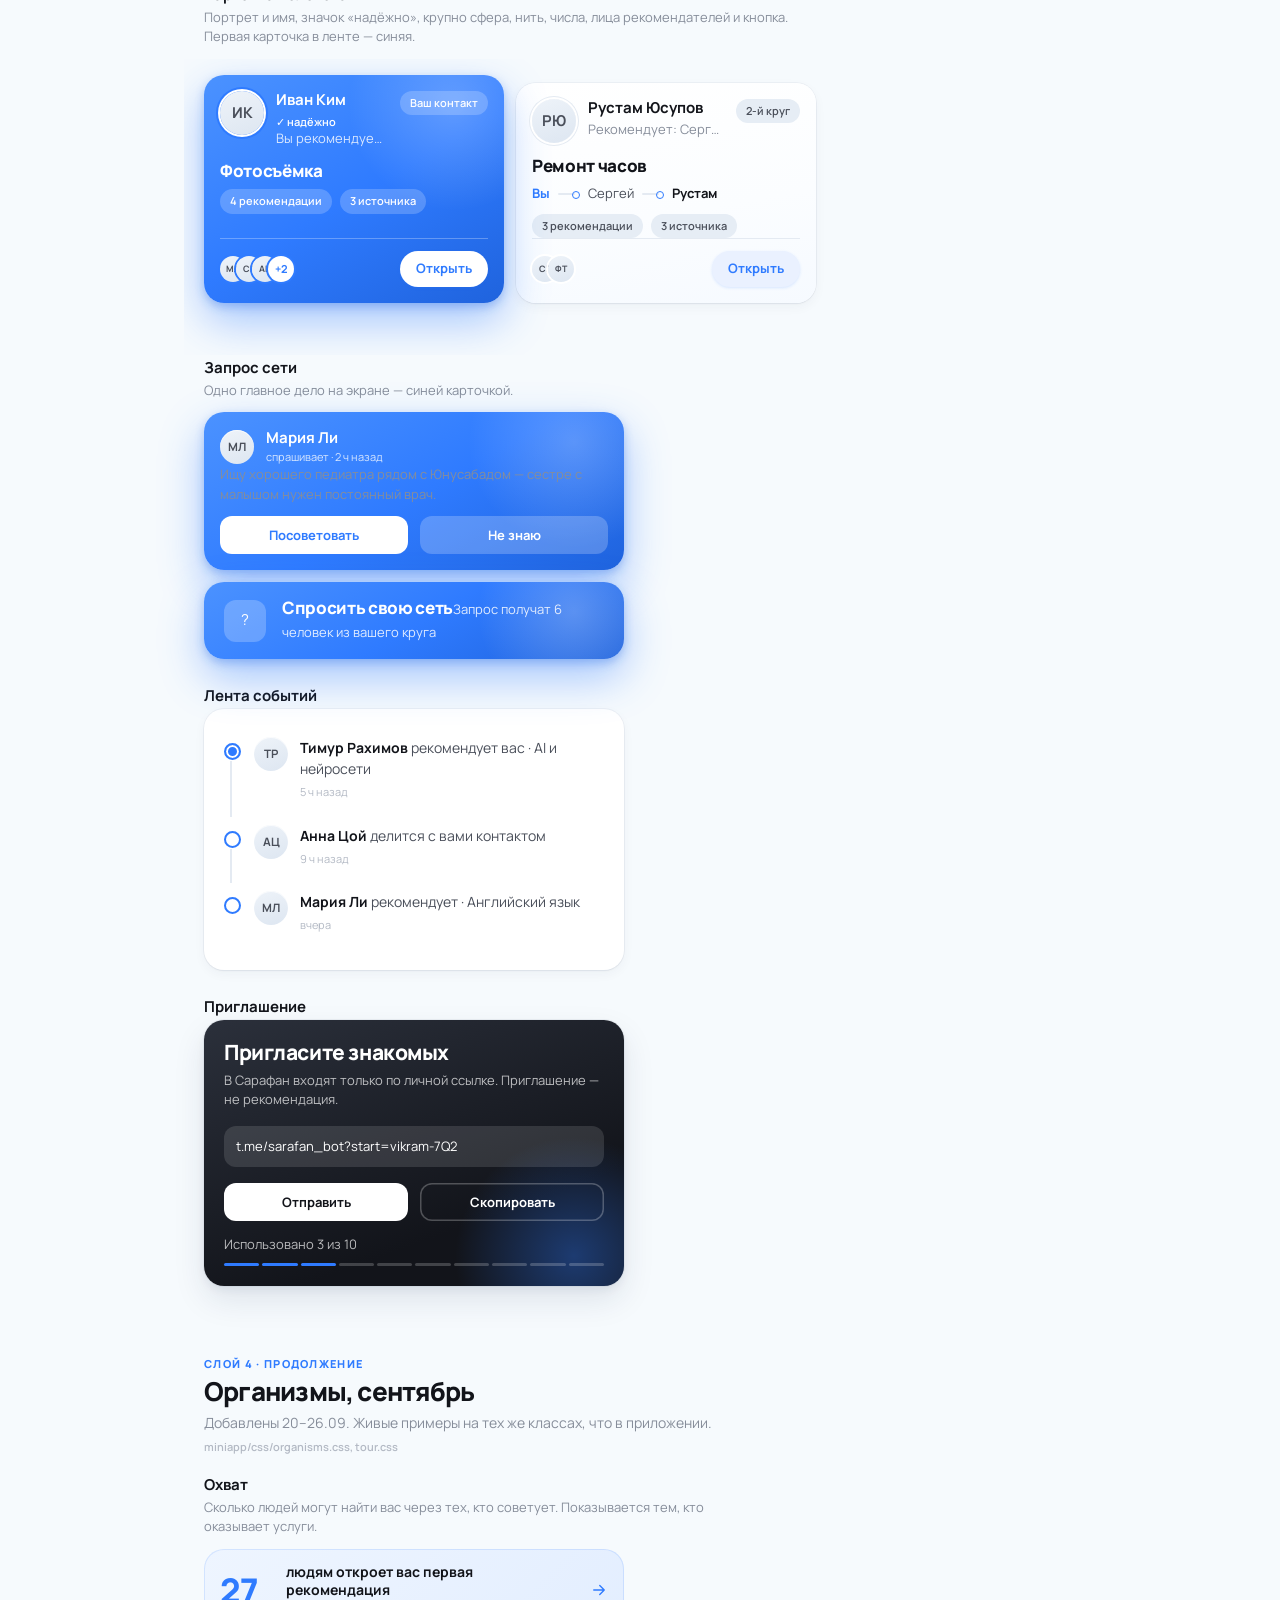
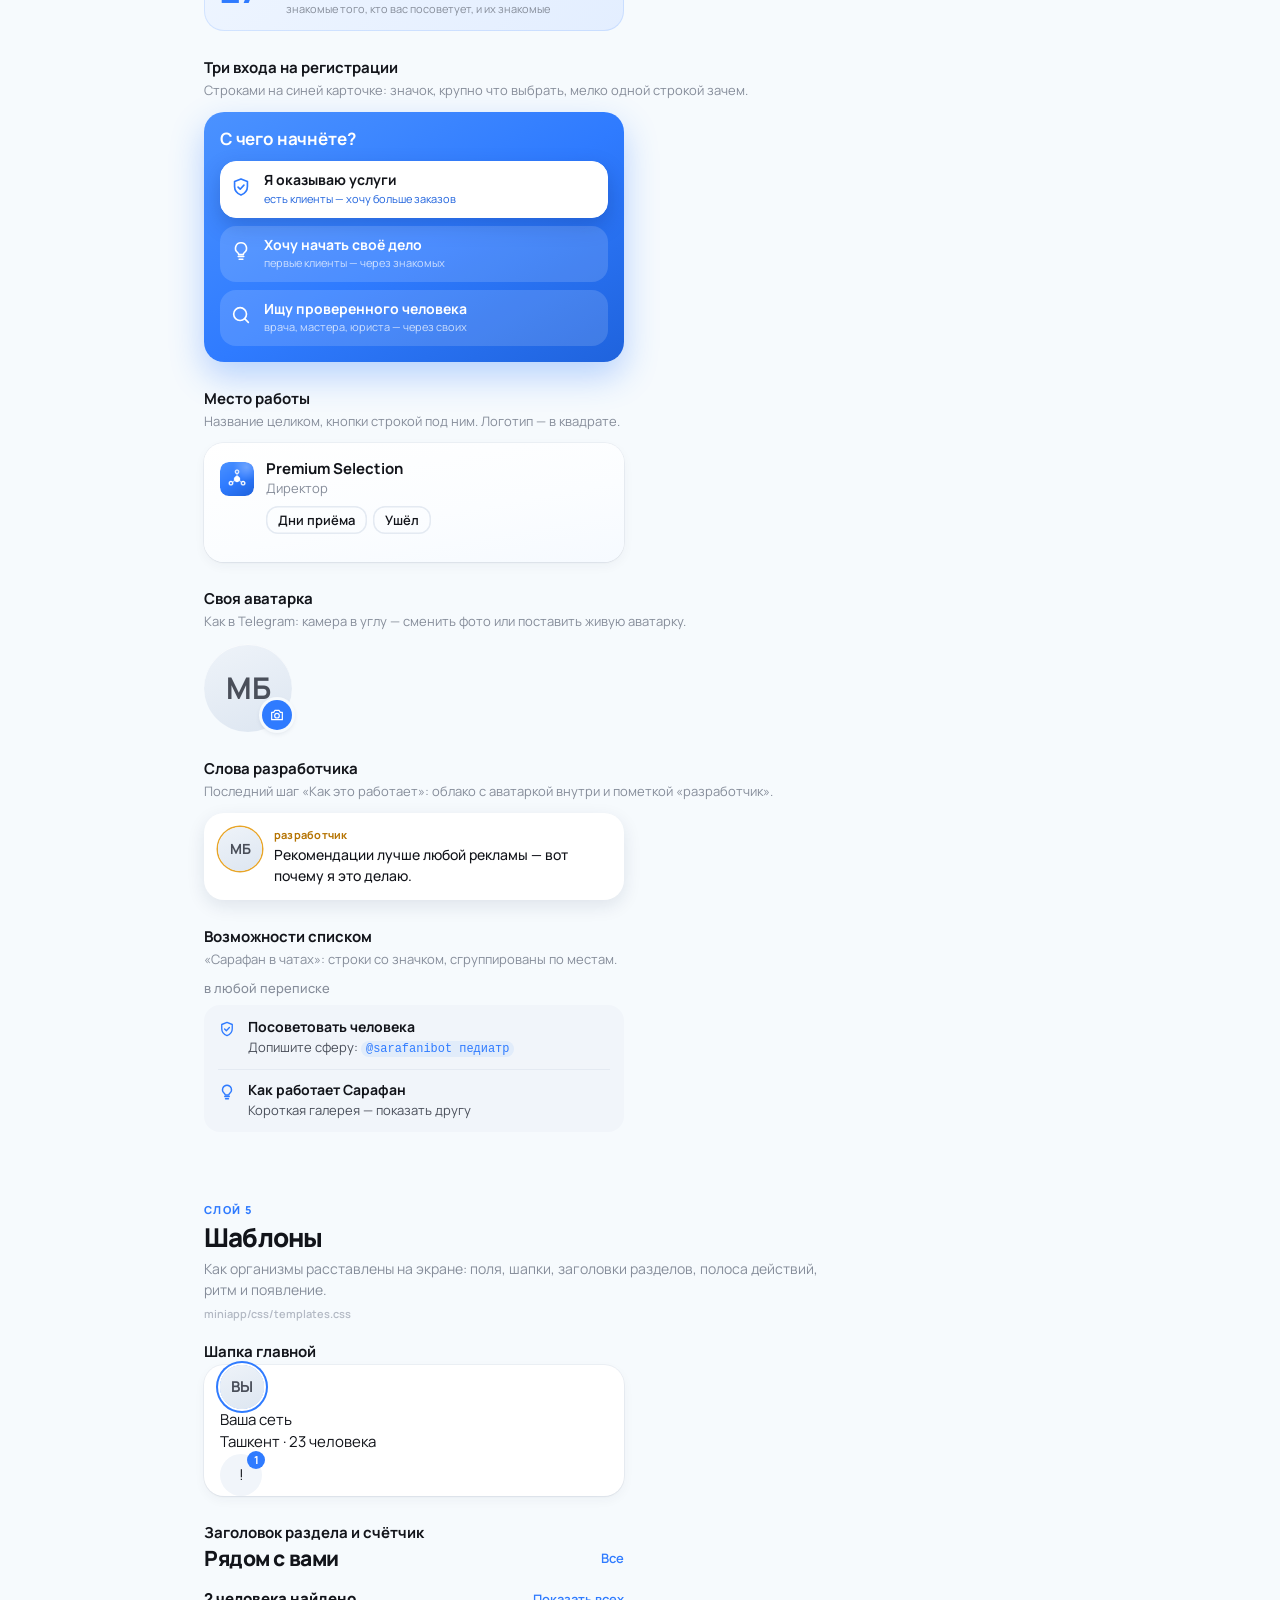
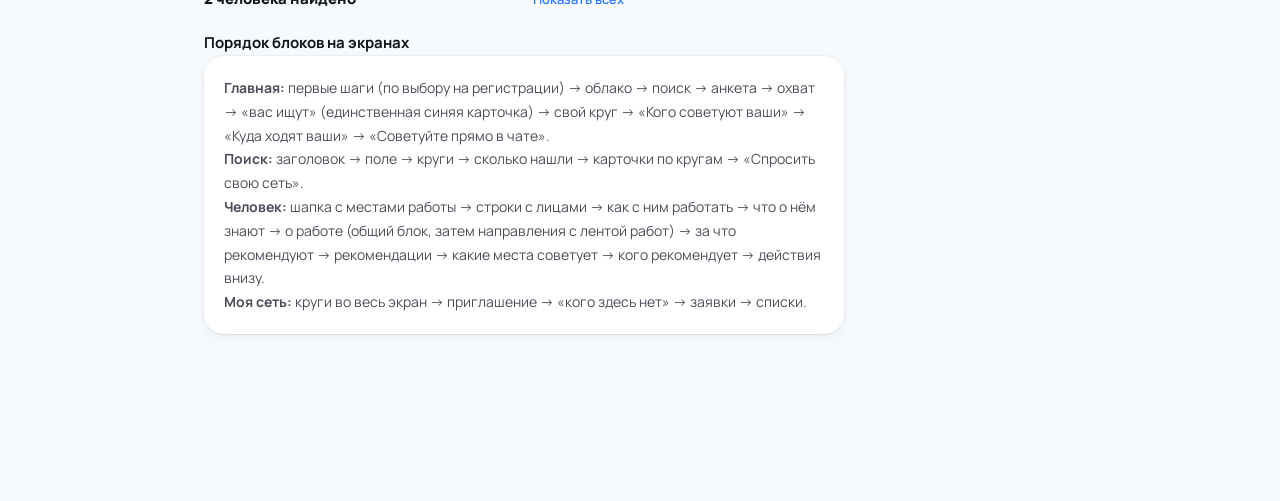
==== commit dbda95eb: "Версия 202609260416" ====
--- a/ds/index.html
+++ b/ds/index.html
@@ -4,6 +4,9 @@
 <meta charset="utf-8">
 <meta name="viewport" content="width=device-width, initial-scale=1">
 <title>Сарафан · дизайн-система</title>
+<link rel="icon" href="../brand/favicon.ico" sizes="any">
+<link rel="icon" type="image/png" sizes="32x32" href="../brand/icon-32.png">
+<link rel="apple-touch-icon" sizes="180x180" href="../brand/icon-180.png">
 <link rel="preconnect" href="https://fonts.googleapis.com">
 <link rel="preconnect" href="https://fonts.gstatic.com" crossorigin>
 <link href="https://fonts.googleapis.com/css2?family=Manrope:wght@400;500;600;700;800&display=swap" rel="stylesheet">
@@ -48,6 +51,7 @@
     <a class="chip" href="#l2">2 · Атомы</a>
     <a class="chip" href="#l3">3 · Молекулы</a>
     <a class="chip" href="#l4">4 · Организмы</a>
+    <a class="chip" href="#l4b">4 · Сентябрь</a>
     <a class="chip" href="#l5">5 · Шаблоны</a>
   </nav>
 
@@ -71,6 +75,11 @@
         <div class="sw"><div class="fill" style="background:var(--blue)"></div><div class="meta"><b>blue</b>акцент</div></div>
         <div class="sw"><div class="fill" style="background:var(--good)"></div><div class="meta"><b>good</b>подтверждено</div></div>
         <div class="sw"><div class="fill" style="background:var(--warn)"></div><div class="meta"><b>warn</b>подозрение</div></div>
+        <div class="sw"><div class="fill" style="background:var(--company)"></div><div class="meta"><b>company</b>фирма: значок, рамка</div></div>
+        <div class="sw"><div class="fill" style="background:var(--company-soft)"></div><div class="meta"><b>company-soft</b>фирма: подложка</div></div>
+        <div class="sw"><div class="fill" style="background:var(--gold)"></div><div class="meta"><b>gold</b>основатель: кольцо</div></div>
+        <div class="sw"><div class="fill" style="background:var(--gold-ink)"></div><div class="meta"><b>gold-ink</b>основатель: подпись</div></div>
+        <div class="sw"><div class="fill" style="background:var(--card-2)"></div><div class="meta"><b>card-2</b>плашка в карточке</div></div>
       </div>
     </div>
 
@@ -174,6 +183,28 @@
         </div>
       </div>
     </div>
+
+    <div class="item"><h3>Строки с лицами</h3><p>Вместо голых чисел: кто советует и кого знает человек. Строка нажимается и ведёт дальше.</p>
+      <div class="box" style="max-width:420px"><div class="p-facts">
+        <button class="p-fact"><span class="av-stack"><span class="av xs">ДА</span><span class="av xs">РК</span></span><span class="grow">Советуют 2 человека — из разных кругов</span><svg viewBox="0 0 24 24" fill="none" stroke="currentColor" stroke-width="1.8" stroke-linecap="round" stroke-linejoin="round" aria-hidden="true"><path d="m9 6 6 6-6 6"/></svg></button>
+        <button class="p-fact"><span class="av-stack"><span class="av xs">МЛ</span><span class="av xs">СП</span><span class="av xs">АЦ</span></span><span class="grow">Знает 19 человек · 4 общих знакомых</span><svg viewBox="0 0 24 24" fill="none" stroke="currentColor" stroke-width="1.8" stroke-linecap="round" stroke-linejoin="round" aria-hidden="true"><path d="m9 6 6 6-6 6"/></svg></button>
+      </div></div></div>
+
+    <div class="item"><h3>Сведения одним блоком</h3><p>Место, фирма, ссылки: значок у первой строки, текст, стрелка у правого края. Подписей нет — по значку понятно. «Что делают» — главное строкой и направления плашками.</p>
+      <div class="box" style="max-width:420px"><div class="peek-info" style="margin-top:0">
+        <div class="peek-row"><svg viewBox="0 0 24 24" fill="none" stroke="currentColor" stroke-width="1.8" stroke-linecap="round" stroke-linejoin="round" aria-hidden="true"><rect x="3" y="7" width="18" height="13" rx="2.5"/><path d="M8.5 7V5.5A1.5 1.5 0 0 1 10 4h4a1.5 1.5 0 0 1 1.5 1.5V7M3 12.5h18"/></svg><span class="grow"><b class="svc-head">Рекламное производство под ключ</b><span class="svc-chips"><span>Полиграфия</span><span>Вывески</span><span>Наружная реклама</span><span class="more">ещё 3</span></span></span></div>
+        <a class="peek-row"><svg viewBox="0 0 24 24" fill="none" stroke="currentColor" stroke-width="1.8" stroke-linecap="round" stroke-linejoin="round" aria-hidden="true"><path d="M12 22c0 0 8-7.2 8-12.4A8 8 0 1 0 4 9.6C4 14.8 12 22 12 22z"/><circle cx="12" cy="9.6" r="3"/></svg><span class="grow">Бешагач, 71</span><svg viewBox="0 0 24 24" fill="none" stroke="currentColor" stroke-width="1.8" stroke-linecap="round" stroke-linejoin="round" aria-hidden="true"><path d="M5 12h14M13 6l6 6-6 6"/></svg></a>
+        <div class="peek-row"><svg viewBox="0 0 24 24" fill="none" stroke="currentColor" stroke-width="1.8" stroke-linecap="round" stroke-linejoin="round" aria-hidden="true"><circle cx="12" cy="12" r="8.5"/><path d="M12 7.5V12l3 2"/></svg><span class="grow">Пн–Пт, 9:00–19:00</span></div>
+        <div class="peek-row"><svg viewBox="0 0 24 24" fill="none" stroke="currentColor" stroke-width="1.8" stroke-linecap="round" stroke-linejoin="round" aria-hidden="true"><path d="M12.6 3.1a1.8 1.8 0 0 0-1.3-.5H4.4a1.8 1.8 0 0 0-1.8 1.8v6.9c0 .5.2 .9.5 1.3l8.3 8.3a2.2 2.2 0 0 0 3.1 0l6.2-6.2a2.2 2.2 0 0 0 0-3.1z"/><circle cx="7.6" cy="7.6" r="1.3"/></svg><span class="grow"><span class="clamp3">Считаем под задачу: после брифа — смета и сроки</span></span></div>
+      </div></div></div>
+
+    <div class="item"><h3>Цены построчно</h3><p>Слева что, справа сколько; строка без тире — мелкой пометкой.</p>
+      <div class="box" style="max-width:420px"><div class="price-list" style="margin:0">
+        <div><span>Фирменный стиль</span><b>от $520</b></div><div><span>Упаковка и этикетки</span><b>от $200</b></div>
+        <div class="wide"><span>Предоплата 50%, работа по договору</span></div></div></div></div>
+
+    <div class="item"><h3>Значок места и фирмы</h3><p>Всегда скруглённый квадрат, радиус от размера. Люди — кружки, места и фирмы — квадраты. Есть логотип — стоит он.</p>
+      <div class="demo"><span class="node-ic place"><svg viewBox="0 0 24 24" fill="none" stroke="currentColor" stroke-width="1.8" stroke-linecap="round" stroke-linejoin="round" aria-hidden="true"><path d="M12 22c0 0 8-7.2 8-12.4A8 8 0 1 0 4 9.6C4 14.8 12 22 12 22z"/><circle cx="12" cy="9.6" r="3"/></svg></span><span class="node-ic company"><svg viewBox="0 0 24 24" fill="none" stroke="currentColor" stroke-width="1.8" stroke-linecap="round" stroke-linejoin="round" aria-hidden="true"><path d="M3 21h18"/><path d="M6 21V4.5a1 1 0 0 1 1-1h6.5a1 1 0 0 1 1 1V21"/><path d="M14.5 21V9.5H18a1 1 0 0 1 1 1V21"/></svg></span><span class="node-ic company"><img class="nglyph" src="../brand/icon-192.png" alt=""></span><span class="node-ic big place"><svg viewBox="0 0 24 24" fill="none" stroke="currentColor" stroke-width="1.8" stroke-linecap="round" stroke-linejoin="round" aria-hidden="true"><path d="M12 22c0 0 8-7.2 8-12.4A8 8 0 1 0 4 9.6C4 14.8 12 22 12 22z"/><circle cx="12" cy="9.6" r="3"/></svg></span></div></div>
 
     <div class="item"><h3>Шкала репутации</h3>
       <div class="box">
@@ -244,6 +275,35 @@
   </section>
 
   <!-- ——— 5 ——— -->
+  <section class="layer" id="l4b">
+    <header><div class="no">слой 4 · продолжение</div><h2>Организмы, сентябрь</h2>
+      <p>Добавлены 20–26.09. Живые примеры на тех же классах, что в приложении.</p><span class="file">miniapp/css/organisms.css, tour.css</span></header>
+
+    <div class="item"><h3>Охват</h3><p>Сколько людей могут найти вас через тех, кто советует. Показывается тем, кто оказывает услуги.</p>
+      <div style="max-width:420px"><button class="reach-card" style="margin:0"><span class="reach-n">27</span><span class="grow"><b>людям откроет вас первая рекомендация</b><i>знакомые того, кто вас посоветует, и их знакомые</i></span><svg viewBox="0 0 24 24" fill="none" stroke="currentColor" stroke-width="1.8" stroke-linecap="round" stroke-linejoin="round" aria-hidden="true"><path d="M5 12h14M13 6l6 6-6 6"/></svg></button></div></div>
+
+    <div class="item"><h3>Три входа на регистрации</h3><p>Строками на синей карточке: значок, крупно что выбрать, мелко одной строкой зачем.</p>
+      <div class="onb-card card" style="max-width:420px;background:var(--grad-blue);color:#fff"><div class="pro-q" style="font-weight:700">С чего начнёте?</div><div class="pro-opts">
+        <button class="pro-opt on"><svg viewBox="0 0 24 24" fill="none" stroke="currentColor" stroke-width="1.8" stroke-linecap="round" stroke-linejoin="round" aria-hidden="true"><path d="M12 3.2 19 6v5.5c0 4.2-2.8 7.6-7 9.3-4.2-1.7-7-5.1-7-9.3V6z"/><path d="m8.8 12.1 2.3 2.3 4.1-4.4"/></svg><span><b>Я оказываю услуги</b><i>есть клиенты — хочу больше заказов</i></span></button>
+        <button class="pro-opt"><svg viewBox="0 0 24 24" fill="none" stroke="currentColor" stroke-width="1.8" stroke-linecap="round" stroke-linejoin="round" aria-hidden="true"><path d="M9 18h6M10 21h4"/><path d="M12 3a6 6 0 0 0-3.6 10.8c.7.5 1.1 1.3 1.1 2.2h5c0-.9.4-1.7 1.1-2.2A6 6 0 0 0 12 3z"/></svg><span><b>Хочу начать своё дело</b><i>первые клиенты — через знакомых</i></span></button>
+        <button class="pro-opt"><svg viewBox="0 0 24 24" fill="none" stroke="currentColor" stroke-width="1.8" stroke-linecap="round" stroke-linejoin="round" aria-hidden="true"><circle cx="11" cy="11" r="7"/><path d="m20 20-4-4"/></svg><span><b>Ищу проверенного человека</b><i>врача, мастера, юриста — через своих</i></span></button></div></div></div>
+
+    <div class="item"><h3>Место работы</h3><p>Название целиком, кнопки строкой под ним. Логотип — в квадрате.</p>
+      <div class="card" style="max-width:420px"><div class="person job-row"><a class="grow row"><span class="node-ic company" style="width:34px;height:34px"><img class="nglyph" src="../brand/icon-192.png" alt=""></span><div class="grow"><div class="name">Premium Selection</div><div class="sub">Директор</div></div></a>
+        <div class="job-acts"><button class="btn ghost xs">Дни приёма</button><button class="btn ghost xs">Ушёл</button></div></div></div></div>
+
+    <div class="item"><h3>Своя аватарка</h3><p>Как в Telegram: камера в углу — сменить фото или поставить живую аватарку.</p>
+      <div class="demo"><button class="av-edit"><span class="av xl">МБ</span><span class="av-cam"><svg viewBox="0 0 24 24" fill="none" stroke="currentColor" stroke-width="1.8" stroke-linecap="round" stroke-linejoin="round" aria-hidden="true"><path d="M4 8h3l2-3h6l2 3h3v11H4z"/><circle cx="12" cy="13" r="3.5"/></svg></span></button></div></div>
+
+    <div class="item"><h3>Слова разработчика</h3><p>Последний шаг «Как это работает»: облако с аватаркой внутри и пометкой «разработчик».</p>
+      <div style="max-width:420px"><button class="tour-by" style="animation:none"><span class="av xl">МБ</span><span class="grow"><i>разработчик</i><q>Рекомендации лучше любой рекламы — вот почему я это делаю.</q></span></button></div></div>
+
+    <div class="item"><h3>Возможности списком</h3><p>«Сарафан в чатах»: строки со значком, сгруппированы по местам.</p>
+      <div style="max-width:420px"><div class="eyebrow">в любой переписке</div><div class="help-list">
+        <div class="help-row"><svg viewBox="0 0 24 24" fill="none" stroke="currentColor" stroke-width="1.8" stroke-linecap="round" stroke-linejoin="round" aria-hidden="true"><path d="M12 3.2 19 6v5.5c0 4.2-2.8 7.6-7 9.3-4.2-1.7-7-5.1-7-9.3V6z"/><path d="m8.8 12.1 2.3 2.3 4.1-4.4"/></svg><div><b>Посоветовать человека</b><span>Допишите сферу: <code>@sarafanibot педиатр</code></span></div></div>
+        <div class="help-row"><svg viewBox="0 0 24 24" fill="none" stroke="currentColor" stroke-width="1.8" stroke-linecap="round" stroke-linejoin="round" aria-hidden="true"><path d="M9 18h6M10 21h4"/><path d="M12 3a6 6 0 0 0-3.6 10.8c.7.5 1.1 1.3 1.1 2.2h5c0-.9.4-1.7 1.1-2.2A6 6 0 0 0 12 3z"/></svg><div><b>Как работает Сарафан</b><span>Короткая галерея — показать другу</span></div></div></div></div></div>
+  </section>
+
   <section class="layer" id="l5">
     <header>
       <div class="no">слой 5</div><h2>Шаблоны</h2>
@@ -266,9 +326,9 @@
 
     <div class="item"><h3>Порядок блоков на экранах</h3>
       <div class="box" style="max-width:640px;font-size:var(--fs-sm);color:var(--ink-2);line-height:1.7">
-        <b>Главная:</b> шапка → круги знакомых → поиск → сферы → лента «Рядом с вами» → «Спросить свою сеть» → заявки → запросы → события.<br>
+        <b>Главная:</b> первые шаги (по выбору на регистрации) → облако → поиск → анкета → охват → «вас ищут» (единственная синяя карточка) → свой круг → «Кого советуют ваши» → «Куда ходят ваши» → «Советуйте прямо в чате».<br>
         <b>Поиск:</b> заголовок → поле → круги → сколько нашли → карточки по кругам → «Спросить свою сеть».<br>
-        <b>Человек:</b> шапка → числа → как вы связаны → за что рекомендуют → рекомендации → кого рекомендует → действия внизу.<br>
+        <b>Человек:</b> шапка с местами работы → строки с лицами → как с ним работать → что о нём знают → о работе (общий блок, затем направления с лентой работ) → за что рекомендуют → рекомендации → какие места советует → кого рекомендует → действия внизу.<br>
         <b>Моя сеть:</b> круги во весь экран → приглашение → «кого здесь нет» → заявки → списки.
       </div>
     </div>
--- a/css/app.css
+++ b/css/app.css
@@ -1,22 +1,30 @@
 ﻿/* Сарафан — дизайн-система по слоям.
    Порядок важен: каждый следующий слой опирается на предыдущий.
    1 Основа (значения + сброс) → 2 Атомы → 3 Молекулы → 4 Организмы → 5 Шаблоны */
-@import url('tokens.css?v=202609200723');
-@import url('atoms.css?v=202609200723');
-@import url('molecules.css?v=202609200723');
-@import url('organisms.css?v=202609200723');
-@import url('templates.css?v=202609200723');
+@import url('tokens.css?v=202609260416');
+@import url('atoms.css?v=202609260416');
+@import url('molecules.css?v=202609260416');
+@import url('organisms.css?v=202609260416');
+@import url('templates.css?v=202609260416');
+@import url('tour.css?v=202609260416');
+@import url('desktop.css?v=202609260416');
 
 /* ——— СЛОЙ 1. ОСНОВА: сброс и холст ——— */
 * { box-sizing: border-box; -webkit-tap-highlight-color: transparent; }
 html, body { margin: 0; }
+/* Страница никогда не шире экрана: вращающиеся кольца знакомых на «Моей сети» при повороте
+   вылезали за край, страница уезжала вбок — и нижнее меню вместе с ней (правка 23.09) */
+/* «clip», а не «hidden»: hidden у body превращал страницу в отдельную прокручиваемую рамку —
+   колёсико упиралось в неё и дальше не шло, страница не листалась (правка 23.09, вечер) */
+html, body { overflow-x: clip; }
+/* Край страницы не пружинит и не растягивается: на Android страница тянулась, на iPhone отскакивала */
+html { overscroll-behavior: none; }
 body {
   background: var(--sky-2);
   color: var(--ink);
   font: 400 var(--fs-md)/1.5 var(--t);
   -webkit-font-smoothing: antialiased;
   min-height: 100vh;
-  overflow-x: hidden;
 }
 body::before {
   content: ''; position: fixed; inset: 0; z-index: -1; pointer-events: none;
@@ -27,4 +35,12 @@
 a { color: inherit; text-decoration: none; }
 [hidden] { display: none !important; }
 ::selection { background: var(--blue-soft); }
+/* Полоса прокрутки — своя, а не системная: тонкая полупрозрачная полоска без дорожки и стрелок.
+   На телефоне её и так почти не видно, на компьютере она не должна торчать серым столбом. */
+* { scrollbar-width: thin; scrollbar-color: rgba(30, 50, 90, .18) transparent; }
+::-webkit-scrollbar { width: 8px; height: 8px; }
+::-webkit-scrollbar-track, ::-webkit-scrollbar-corner { background: transparent; }
+::-webkit-scrollbar-button { display: none; width: 0; height: 0; }
+::-webkit-scrollbar-thumb { background: rgba(30, 50, 90, .18); border-radius: 8px; border: 2px solid transparent; background-clip: padding-box; }
+::-webkit-scrollbar-thumb:hover { background-color: rgba(30, 50, 90, .32); }
 :focus-visible { outline: 2px solid var(--blue); outline-offset: 2px; border-radius: var(--r-xs); }
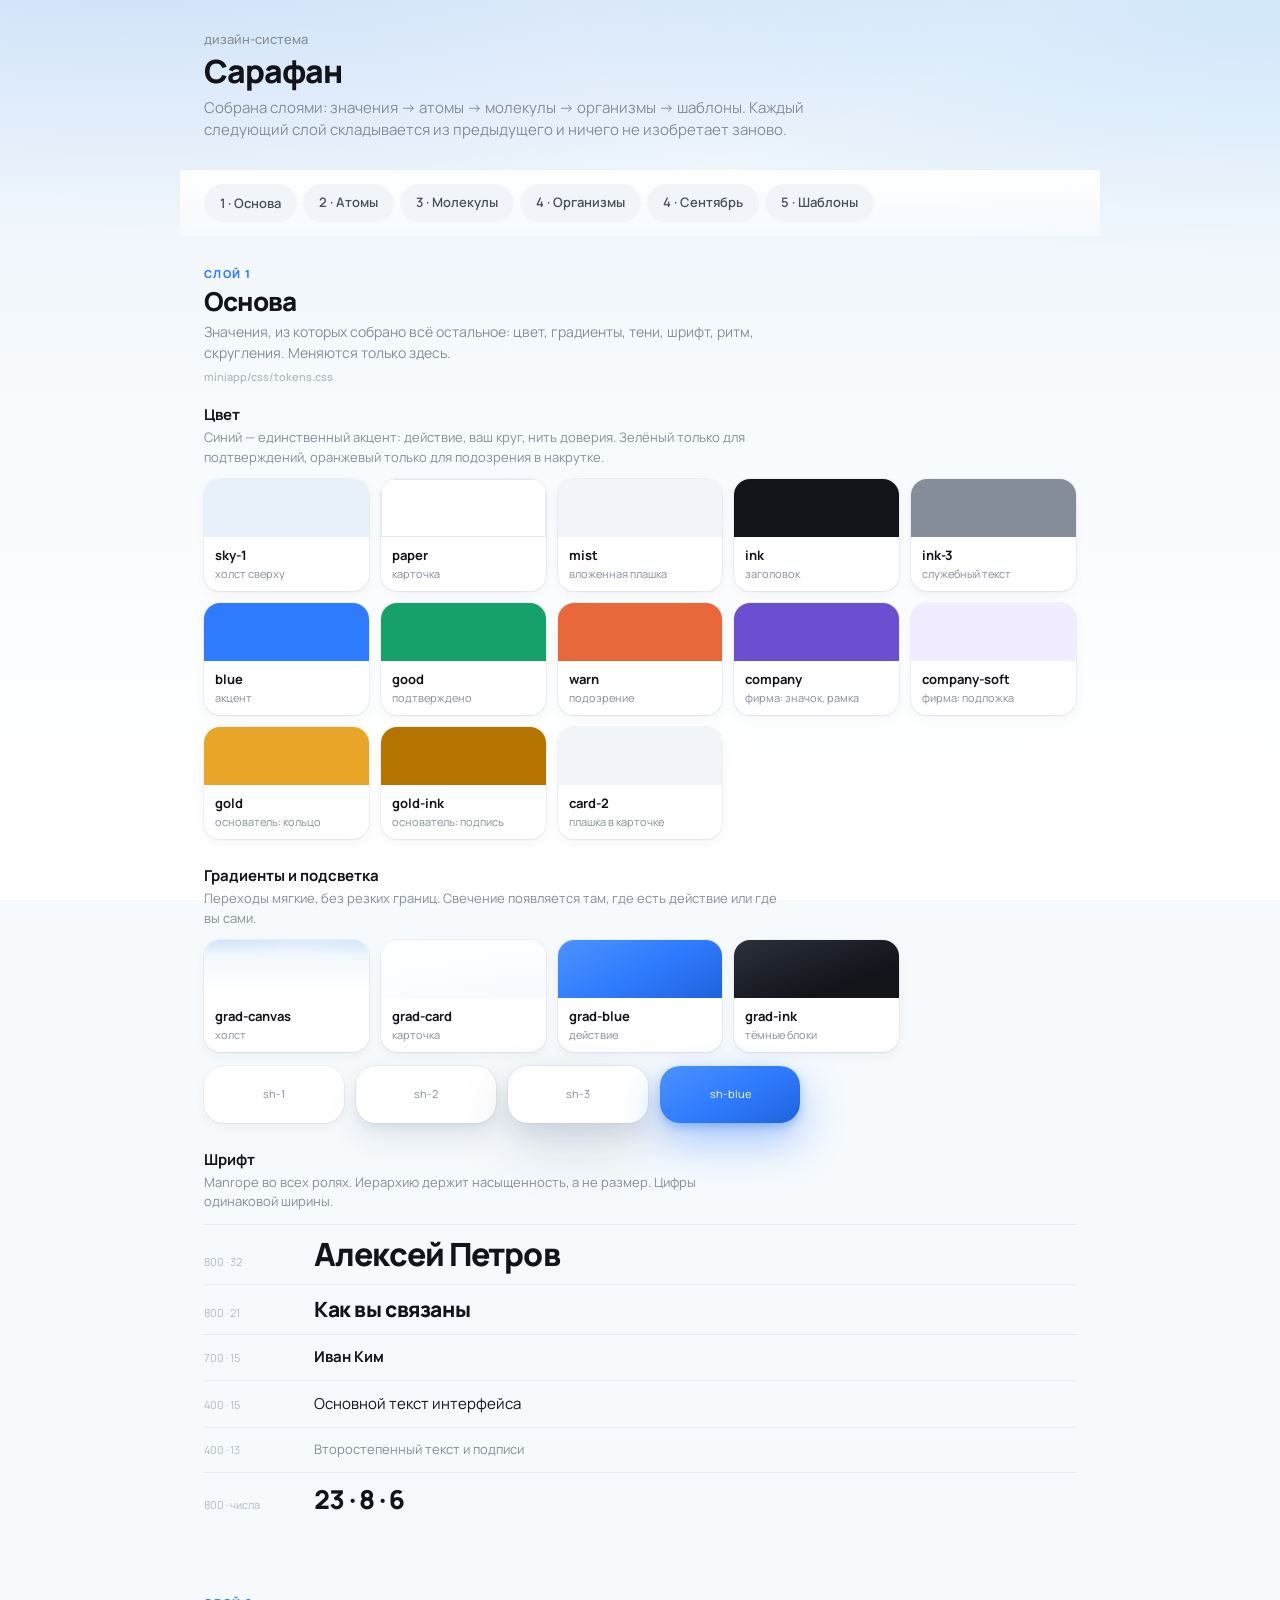
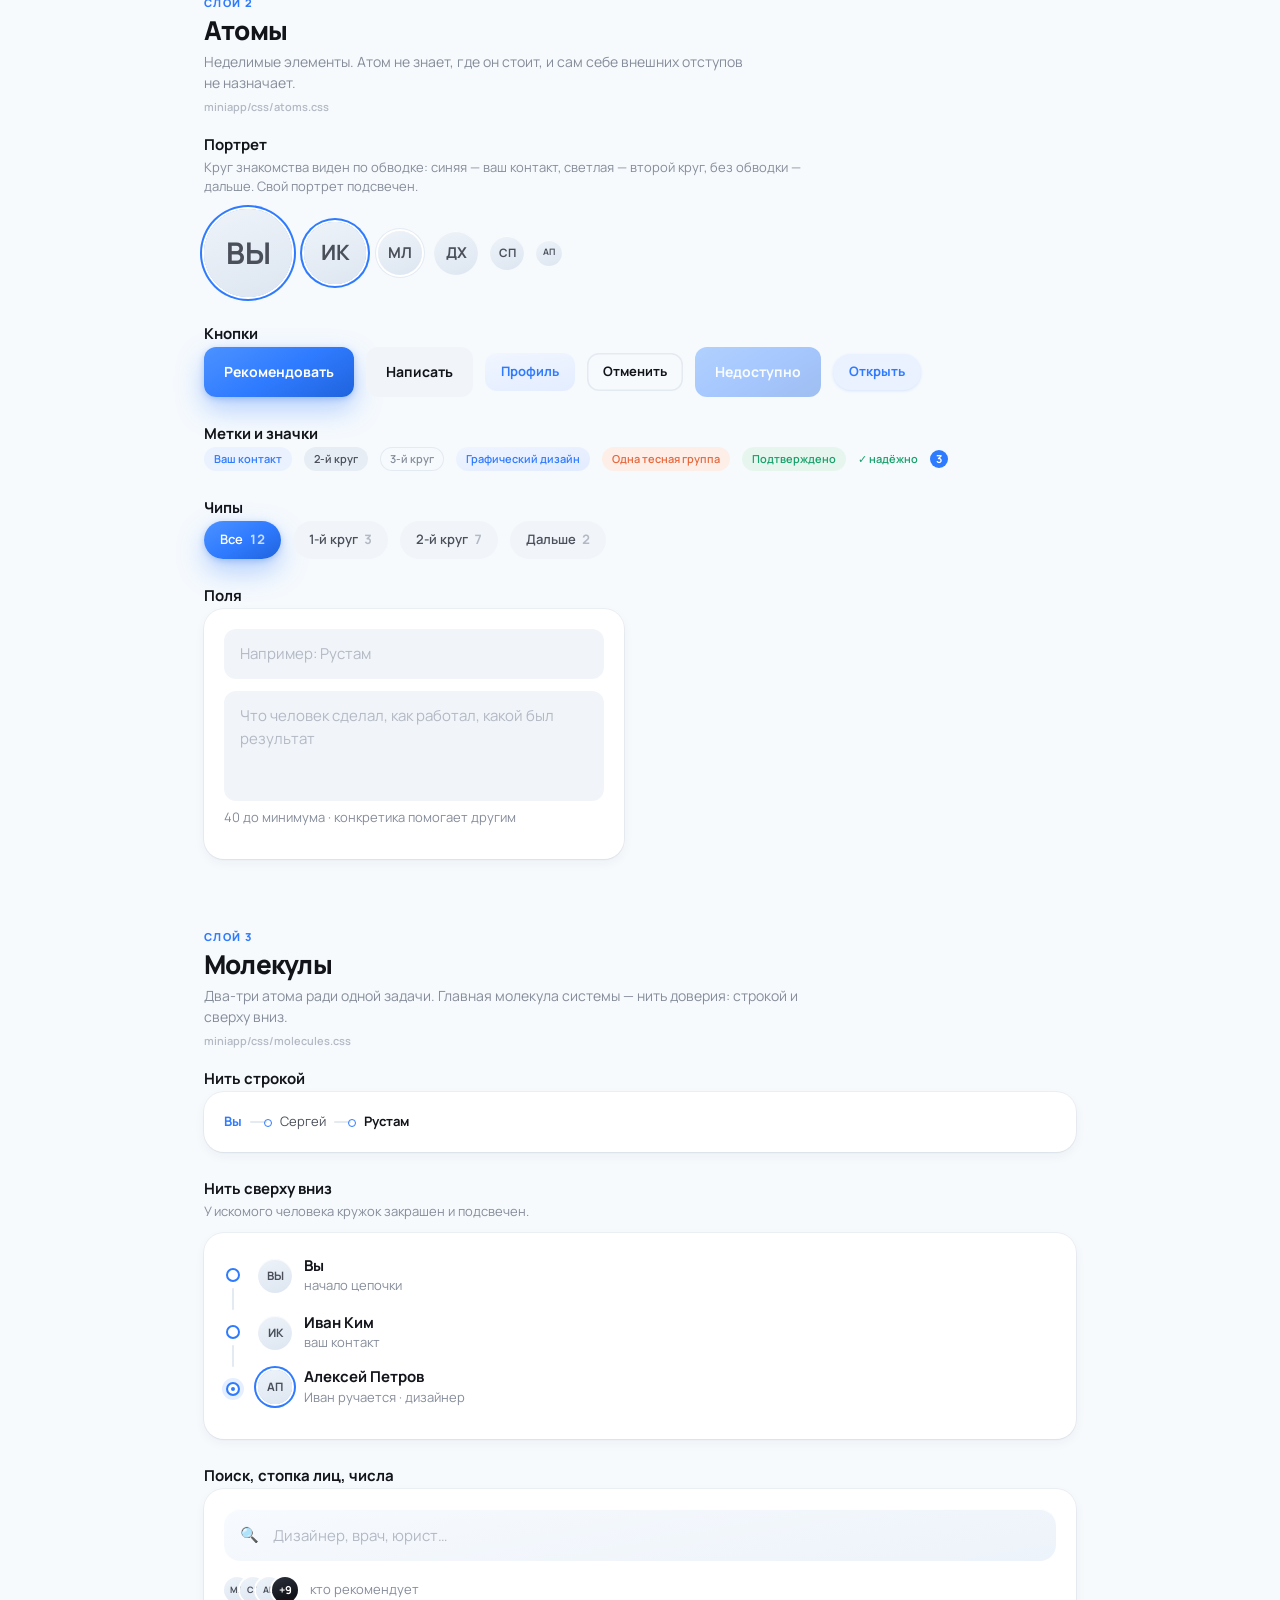
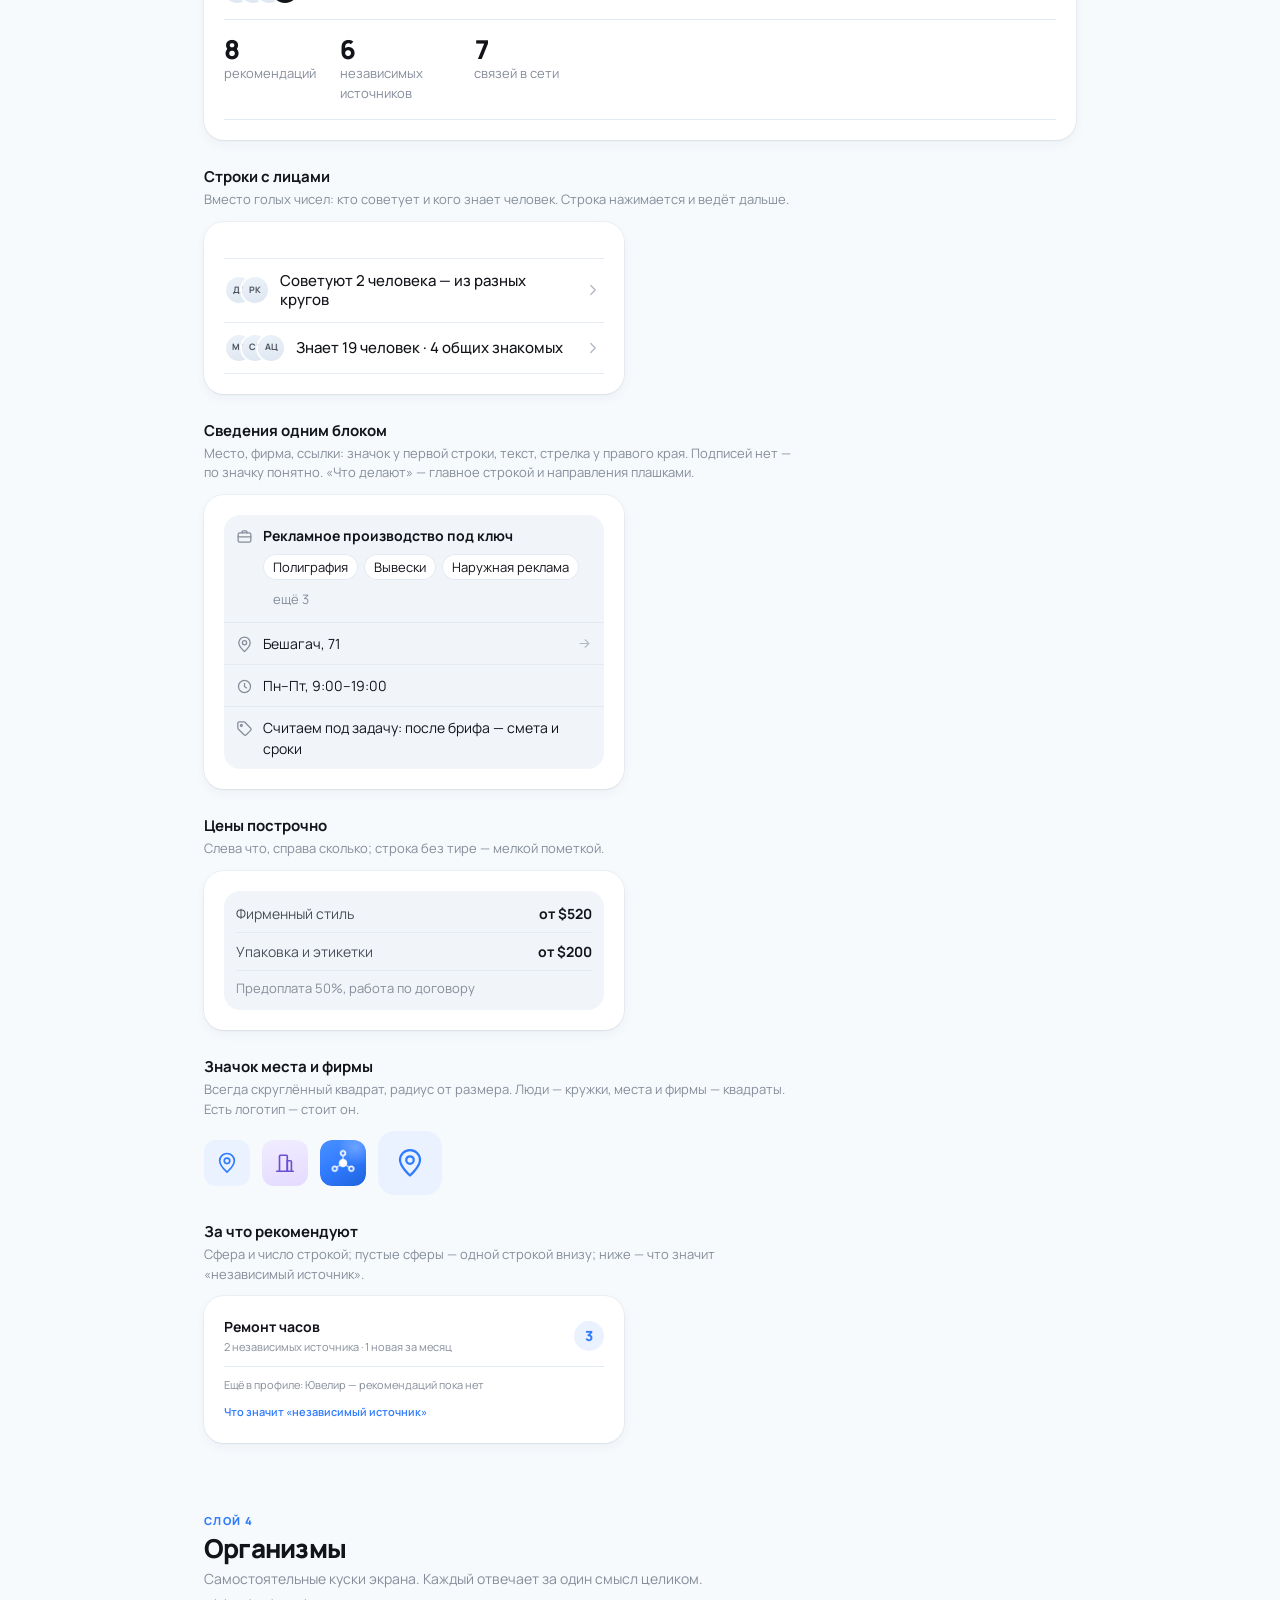
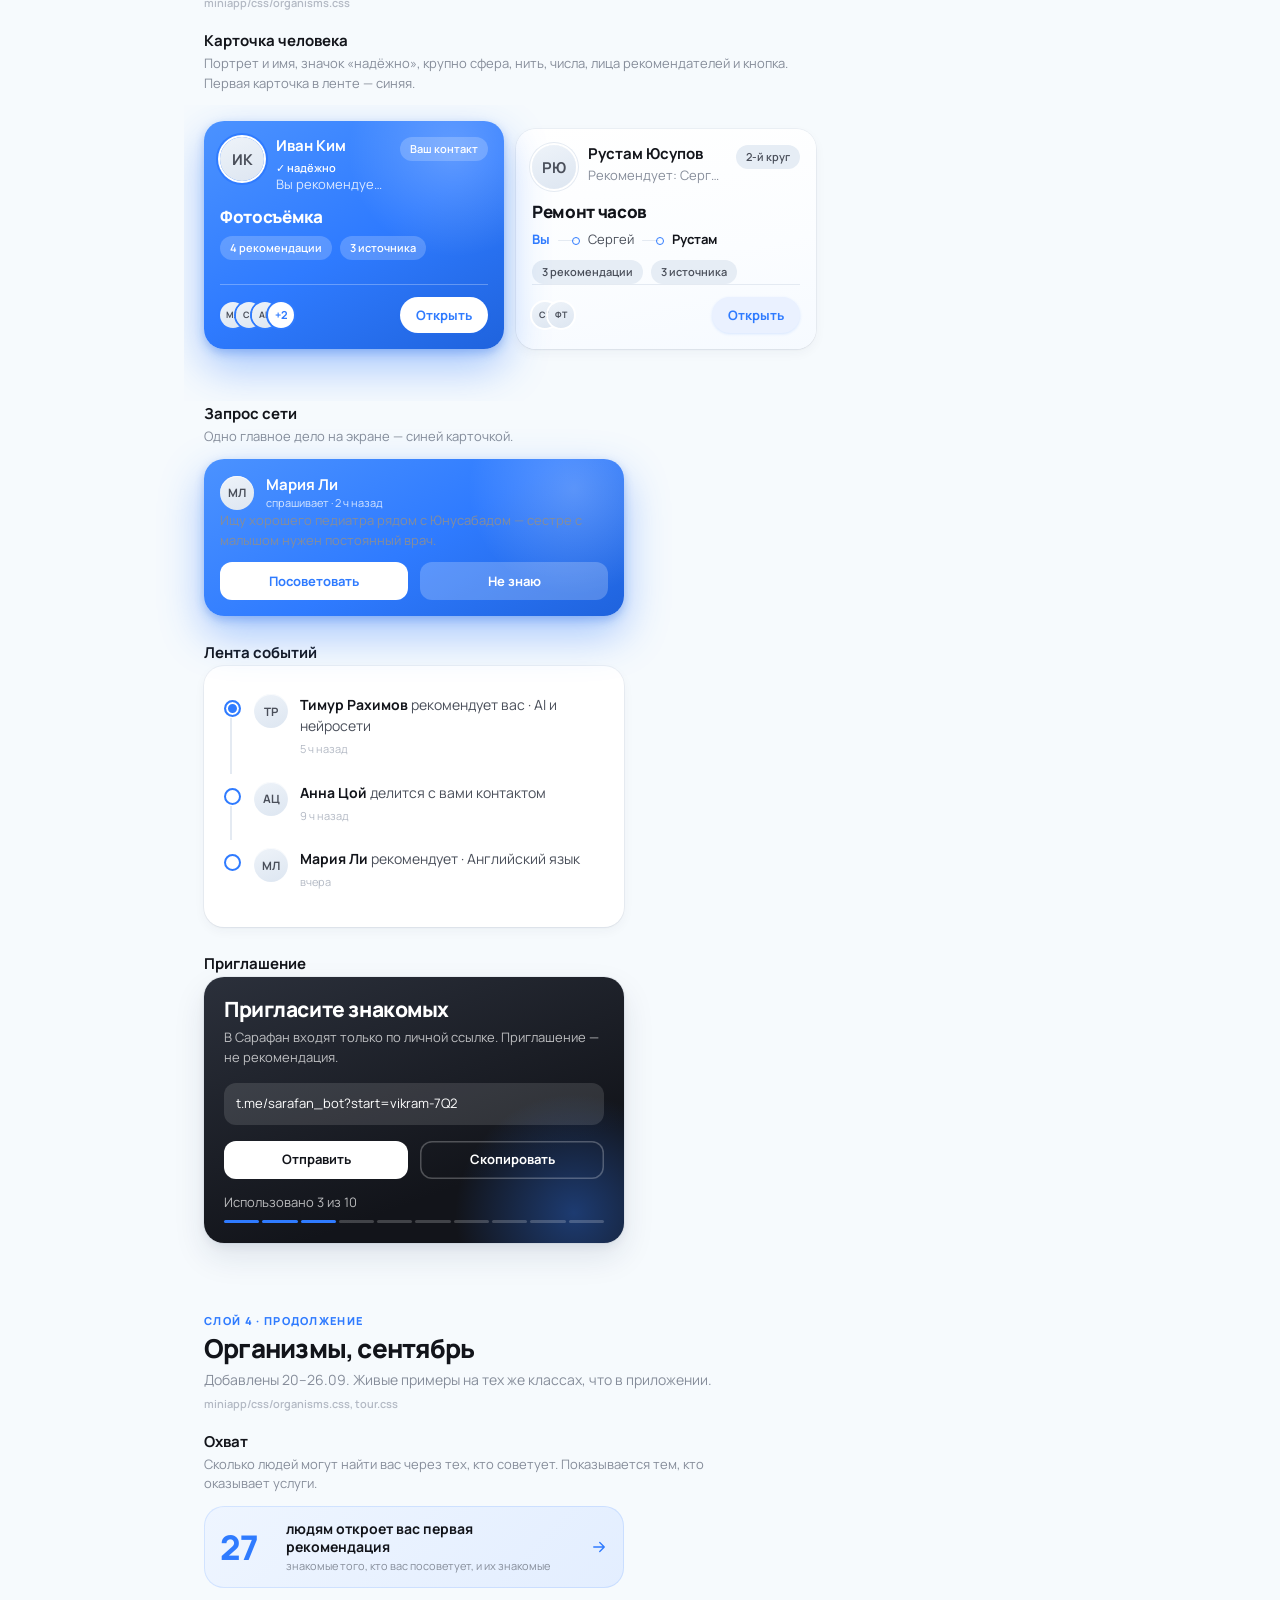
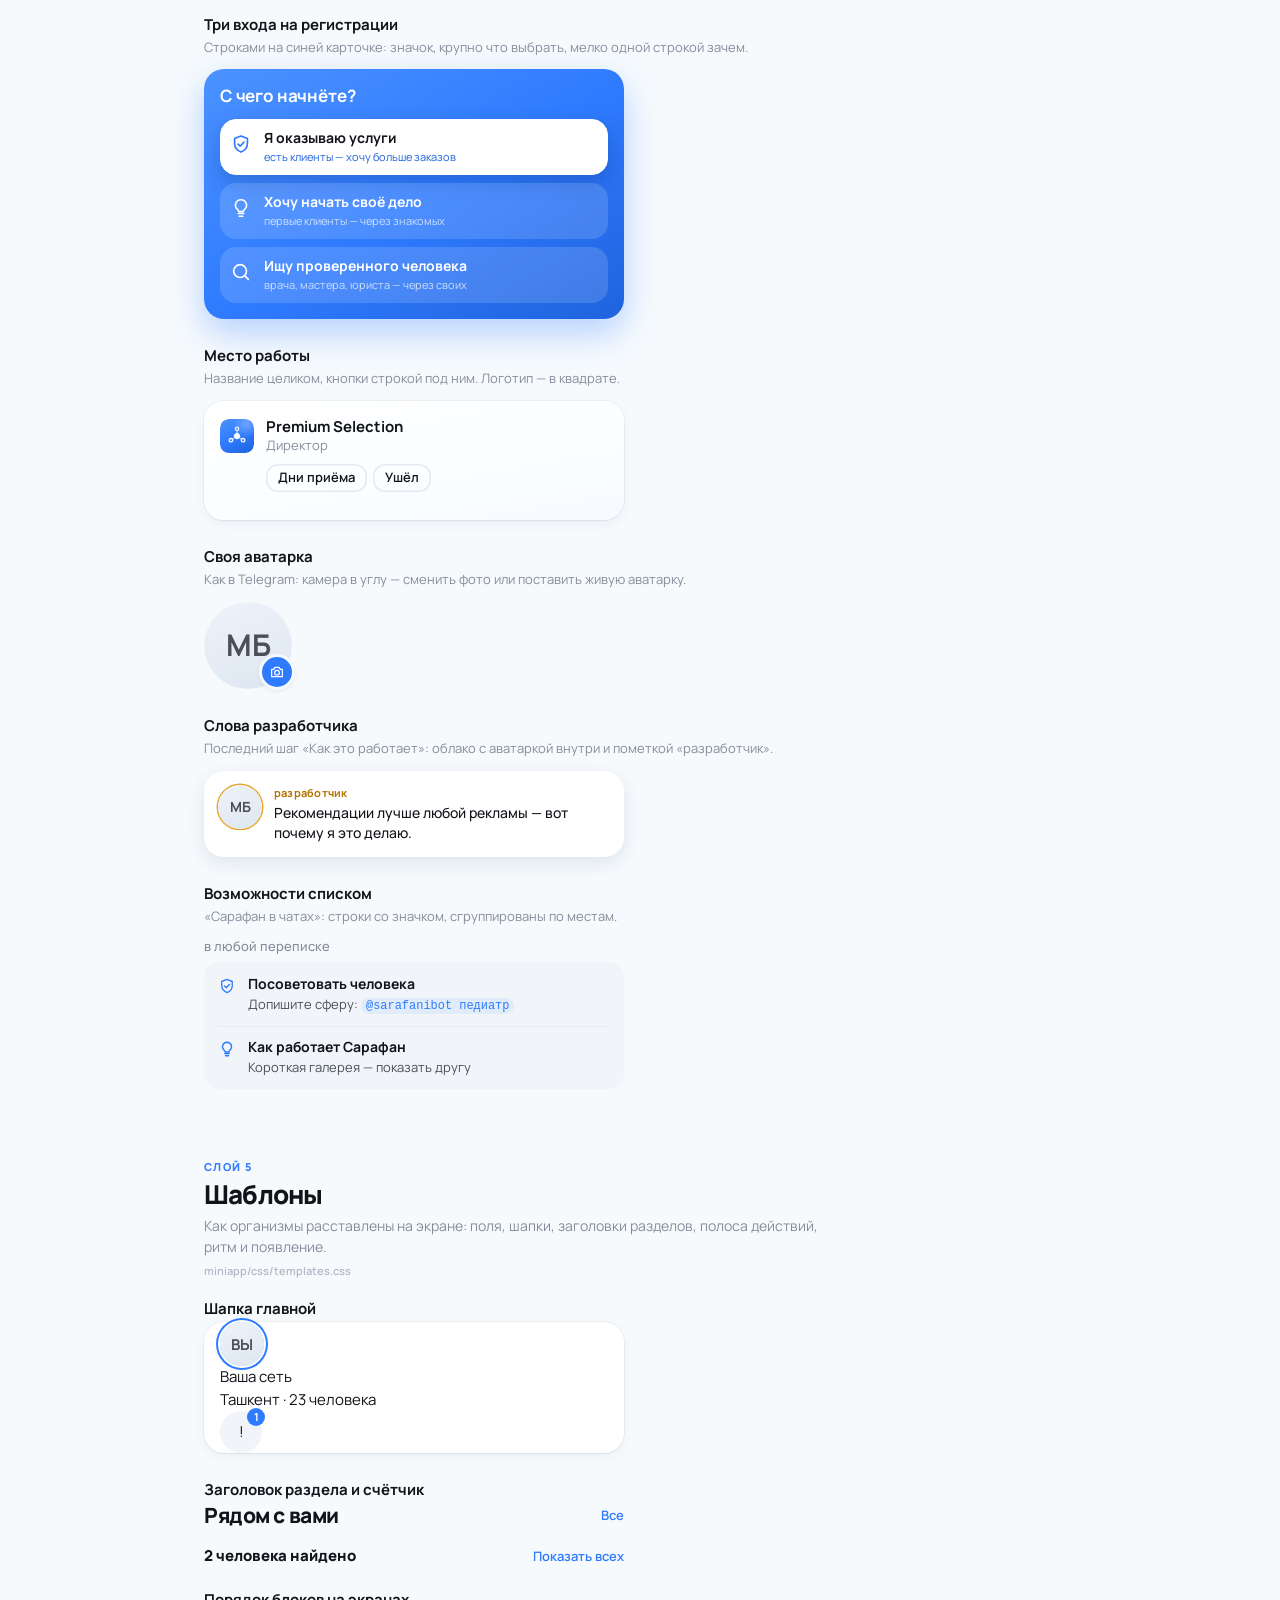
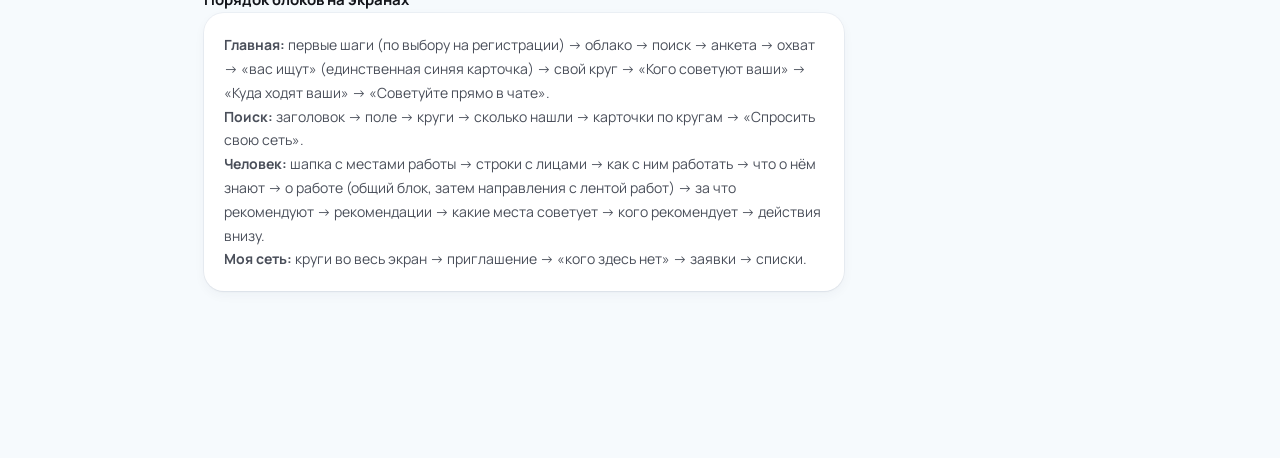
==== commit c3c2e8ee: "Версия 202609260442" ====
--- a/ds/index.html
+++ b/ds/index.html
@@ -126,7 +126,7 @@
     </div>
 
     <div class="item"><h3>Кнопки</h3>
-      <div class="demo"><button class="btn primary">Рекомендовать</button><button class="btn">Написать</button><button class="btn white">Войти в сеть</button><button class="btn soft sm">Профиль</button><button class="btn ghost sm">Отменить</button><button class="btn primary" disabled>Недоступно</button><span class="go">Открыть</span></div>
+      <div class="demo"><button class="btn primary">Рекомендовать</button><button class="btn">Написать</button><button class="btn soft sm">Профиль</button><button class="btn ghost sm">Отменить</button><button class="btn primary" disabled>Недоступно</button><span class="go">Открыть</span></div>
     </div>
 
     <div class="item"><h3>Метки и значки</h3>
@@ -206,13 +206,11 @@
     <div class="item"><h3>Значок места и фирмы</h3><p>Всегда скруглённый квадрат, радиус от размера. Люди — кружки, места и фирмы — квадраты. Есть логотип — стоит он.</p>
       <div class="demo"><span class="node-ic place"><svg viewBox="0 0 24 24" fill="none" stroke="currentColor" stroke-width="1.8" stroke-linecap="round" stroke-linejoin="round" aria-hidden="true"><path d="M12 22c0 0 8-7.2 8-12.4A8 8 0 1 0 4 9.6C4 14.8 12 22 12 22z"/><circle cx="12" cy="9.6" r="3"/></svg></span><span class="node-ic company"><svg viewBox="0 0 24 24" fill="none" stroke="currentColor" stroke-width="1.8" stroke-linecap="round" stroke-linejoin="round" aria-hidden="true"><path d="M3 21h18"/><path d="M6 21V4.5a1 1 0 0 1 1-1h6.5a1 1 0 0 1 1 1V21"/><path d="M14.5 21V9.5H18a1 1 0 0 1 1 1V21"/></svg></span><span class="node-ic company"><img class="nglyph" src="../brand/icon-192.png" alt=""></span><span class="node-ic big place"><svg viewBox="0 0 24 24" fill="none" stroke="currentColor" stroke-width="1.8" stroke-linecap="round" stroke-linejoin="round" aria-hidden="true"><path d="M12 22c0 0 8-7.2 8-12.4A8 8 0 1 0 4 9.6C4 14.8 12 22 12 22z"/><circle cx="12" cy="9.6" r="3"/></svg></span></div></div>
 
-    <div class="item"><h3>Шкала репутации</h3>
-      <div class="box">
-        <div class="rep-row on"><div class="num">23</div><div style="flex:1">
-          <div class="h3">Ремонт часов</div><div class="small muted">2 независимых источника</div>
-          <div class="bar-meter"><i class="grp" style="flex:20"></i><i style="flex:3"></i></div>
-          <div class="warn"><span>!</span><div>20 из 23 рекомендаций — от людей, которые знакомы между собой. Считаем их одним источником.</div></div>
-        </div></div>
+    <div class="item"><h3>За что рекомендуют</h3><p>Сфера и число строкой; пустые сферы — одной строкой внизу; ниже — что значит «независимый источник».</p>
+      <div class="box" style="max-width:420px">
+        <div class="rep-line"><div class="grow"><b>Ремонт часов</b><span>2 независимых источника · 1 новая за месяц</span></div><span class="rep-n">3</span></div>
+        <div class="rep-rest">Ещё в профиле: Ювелир — рекомендаций пока нет</div>
+        <button class="rep-why">Что значит «независимый источник»</button>
       </div>
     </div>
   </section>
@@ -251,7 +249,6 @@
         <p class="q">Ищу хорошего педиатра рядом с Юнусабадом — сестре с малышом нужен постоянный врач.</p>
         <div class="btn-row"><button class="btn primary sm">Посоветовать</button><button class="btn sm">Не знаю</button></div>
       </div>
-      <button class="ask-hero" style="max-width:420px;margin-top:12px"><span class="ic">?</span><span class="grow"><span class="t1">Спросить свою сеть</span><span class="t2">Запрос получат 6 человек из вашего круга</span></span></button>
     </div>
 
     <div class="item"><h3>Лента событий</h3>
--- a/css/app.css
+++ b/css/app.css
@@ -1,13 +1,13 @@
 ﻿/* Сарафан — дизайн-система по слоям.
    Порядок важен: каждый следующий слой опирается на предыдущий.
    1 Основа (значения + сброс) → 2 Атомы → 3 Молекулы → 4 Организмы → 5 Шаблоны */
-@import url('tokens.css?v=202609260416');
-@import url('atoms.css?v=202609260416');
-@import url('molecules.css?v=202609260416');
-@import url('organisms.css?v=202609260416');
-@import url('templates.css?v=202609260416');
-@import url('tour.css?v=202609260416');
-@import url('desktop.css?v=202609260416');
+@import url('tokens.css?v=202609260442');
+@import url('atoms.css?v=202609260442');
+@import url('molecules.css?v=202609260442');
+@import url('organisms.css?v=202609260442');
+@import url('templates.css?v=202609260442');
+@import url('tour.css?v=202609260442');
+@import url('desktop.css?v=202609260442');
 
 /* ——— СЛОЙ 1. ОСНОВА: сброс и холст ——— */
 * { box-sizing: border-box; -webkit-tap-highlight-color: transparent; }
